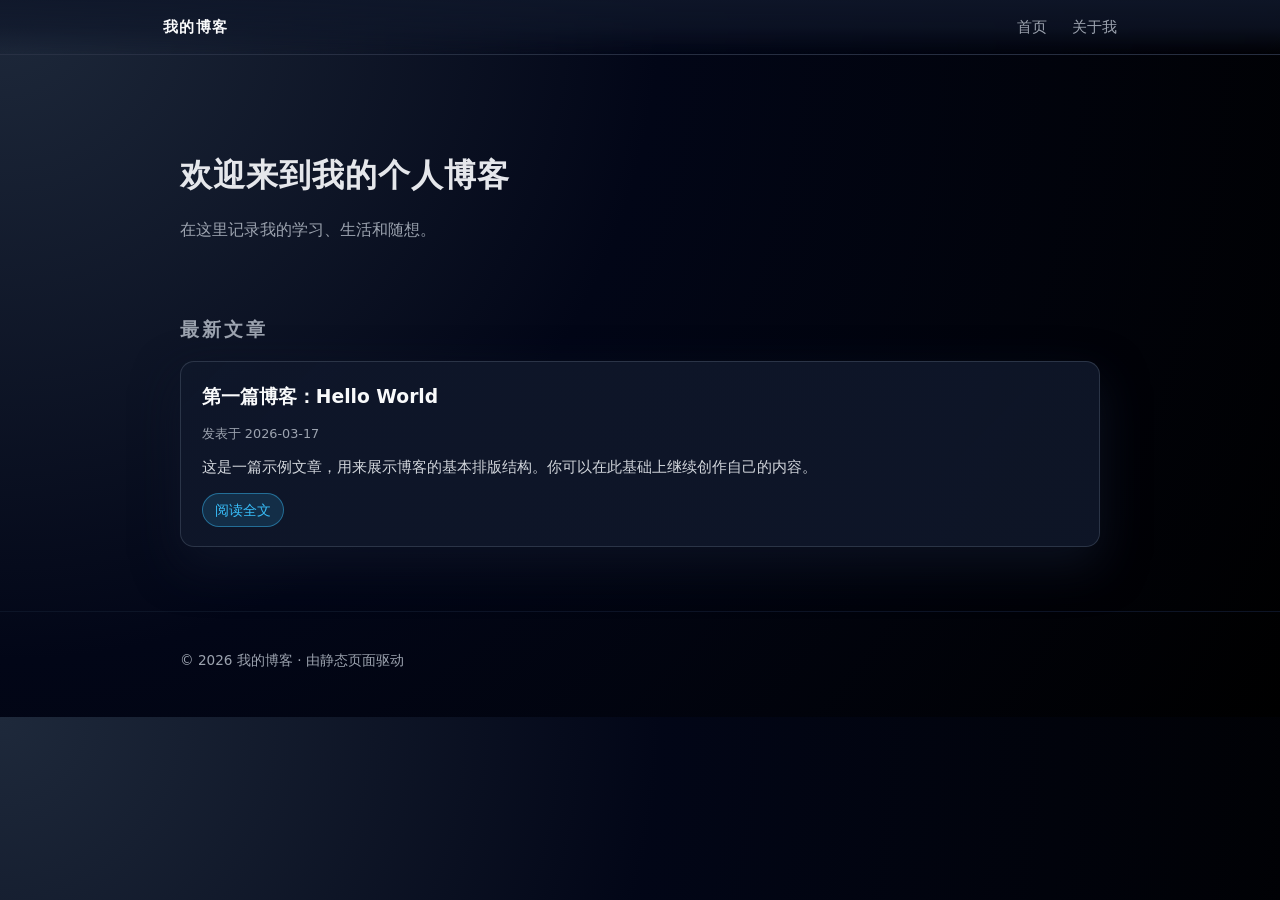
==== index.html @ caa6a8b9 "init personal blog" ====
<!DOCTYPE html>
<html lang="zh-CN">
<head>
  <meta charset="UTF-8" />
  <meta name="viewport" content="width=device-width, initial-scale=1.0" />
  <title>我的博客 | 首页</title>
  <link rel="stylesheet" href="assets/css/style.css" />
</head>
<body>
  <header class="site-header">
    <div class="container header-inner">
      <a class="logo" href="index.html">我的博客</a>
      <nav class="nav">
        <a href="index.html">首页</a>
        <a href="about.html">关于我</a>
      </nav>
    </div>
  </header>

  <main class="site-main">
    <section class="hero">
      <div class="container">
        <h1>欢迎来到我的个人博客</h1>
        <p>在这里记录我的学习、生活和随想。</p>
      </div>
    </section>

    <section class="post-list-section">
      <div class="container">
        <h2>最新文章</h2>
        <div class="post-list">
          <article class="post-card">
            <a href="posts/hello-world.html">
              <h3>第一篇博客：Hello World</h3>
            </a>
            <p class="post-meta">发表于 2026-03-17</p>
            <p class="post-excerpt">
              这是一篇示例文章，用来展示博客的基本排版结构。你可以在此基础上继续创作自己的内容。
            </p>
            <a class="read-more" href="posts/hello-world.html">阅读全文</a>
          </article>
        </div>
      </div>
    </section>
  </main>

  <footer class="site-footer">
    <div class="container">
      <p>© <span id="year"></span> 我的博客 · 由静态页面驱动</p>
    </div>
  </footer>

  <script>
    document.getElementById('year').textContent = new Date().getFullYear();
  </script>
</body>
</html>
---- assets/css/style.css ----
:root {
  --bg: #0f172a;
  --bg-elevated: #020617;
  --accent: #38bdf8;
  --accent-soft: rgba(56, 189, 248, 0.15);
  --text: #e5e7eb;
  --muted: #9ca3af;
  --border: #1f2937;
  --radius-lg: 14px;
  --radius-md: 10px;
  --shadow-soft: 0 18px 45px rgba(15, 23, 42, 0.7);
}

*,
*::before,
*::after {
  box-sizing: border-box;
}

body {
  margin: 0;
  font-family: system-ui, -apple-system, BlinkMacSystemFont, "SF Pro Text",
    "Segoe UI", sans-serif;
  background: radial-gradient(circle at top left, #1e293b 0, #020617 45%, #000 100%);
  color: var(--text);
  line-height: 1.6;
}

a {
  color: var(--accent);
  text-decoration: none;
}

a:hover {
  text-decoration: underline;
}

.container {
  max-width: 960px;
  margin: 0 auto;
  padding: 0 1.25rem;
}

.site-header {
  position: sticky;
  top: 0;
  z-index: 20;
  backdrop-filter: blur(18px);
  background: linear-gradient(
    to bottom,
    rgba(15, 23, 42, 0.9),
    rgba(15, 23, 42, 0.7),
    transparent
  );
  border-bottom: 1px solid rgba(148, 163, 184, 0.18);
}

.header-inner {
  display: flex;
  align-items: center;
  justify-content: space-between;
  padding: 0.9rem 0.2rem;
}

.logo {
  font-weight: 700;
  letter-spacing: 0.08em;
  font-size: 0.95rem;
  text-transform: uppercase;
  color: #f9fafb;
}

.nav a {
  margin-left: 1.25rem;
  font-size: 0.92rem;
  color: var(--muted);
  position: relative;
}

.nav a::after {
  content: "";
  position: absolute;
  left: 0;
  bottom: -0.25rem;
  width: 0;
  height: 2px;
  background: linear-gradient(to right, #38bdf8, #a855f7);
  border-radius: 999px;
  transition: width 0.18s ease-out;
}

.nav a:hover::after,
.nav a.active::after {
  width: 100%;
}

.nav a.active {
  color: #e5e7eb;
}

.site-main {
  padding: 2.5rem 0 4rem;
}

.hero {
  padding: 1.75rem 0 1.5rem;
}

.hero h1 {
  font-size: 2rem;
  margin-bottom: 0.75rem;
  letter-spacing: 0.03em;
}

.hero p {
  color: var(--muted);
  max-width: 520px;
}

.post-list-section h2 {
  font-size: 1.2rem;
  text-transform: uppercase;
  letter-spacing: 0.16em;
  color: var(--muted);
  margin: 2rem 0 1rem;
}

.post-list {
  display: grid;
  gap: 1.25rem;
}

.post-card {
  background: linear-gradient(
    135deg,
    rgba(15, 23, 42, 0.95),
    rgba(15, 23, 42, 0.9)
  );
  border-radius: var(--radius-lg);
  border: 1px solid rgba(148, 163, 184, 0.22);
  padding: 1.2rem 1.3rem;
  box-shadow: var(--shadow-soft);
  position: relative;
  overflow: hidden;
}

.post-card::before {
  content: "";
  position: absolute;
  inset: 0;
  background: radial-gradient(
    circle at top left,
    rgba(56, 189, 248, 0.18),
    transparent 55%
  );
  opacity: 0;
  transition: opacity 0.18s ease-out;
}

.post-card:hover::before {
  opacity: 1;
}

.post-card h3 {
  margin: 0 0 0.4rem;
  color: #f9fafb;
}

.post-meta {
  font-size: 0.8rem;
  color: var(--muted);
  margin-bottom: 0.65rem;
}

.post-excerpt {
  margin: 0 0 0.9rem;
  color: #d1d5db;
  font-size: 0.92rem;
}

.read-more {
  display: inline-flex;
  align-items: center;
  font-size: 0.86rem;
  padding: 0.3rem 0.75rem;
  border-radius: 999px;
  background: var(--accent-soft);
  border: 1px solid rgba(56, 189, 248, 0.45);
}

.read-more:hover {
  background: rgba(56, 189, 248, 0.25);
  text-decoration: none;
}

.page-section,
.post-detail {
  background: rgba(15, 23, 42, 0.9);
  border-radius: var(--radius-lg);
  border: 1px solid rgba(148, 163, 184, 0.22);
  padding: 1.75rem 1.6rem;
  box-shadow: var(--shadow-soft);
}

.page-section h1,
.post-detail h1 {
  margin-top: 0;
  margin-bottom: 0.75rem;
}

.page-section ul {
  padding-left: 1.2rem;
}

.back-link {
  display: inline-block;
  margin-top: 1.5rem;
  font-size: 0.9rem;
}

.site-footer {
  border-top: 1px solid rgba(15, 23, 42, 0.9);
  padding: 1.5rem 0 2rem;
  color: var(--muted);
  font-size: 0.85rem;
}

code {
  font-family: ui-monospace, SFMono-Regular, Menlo, Monaco, Consolas,
    "Liberation Mono", "Courier New", monospace;
  background: rgba(15, 23, 42, 0.9);
  padding: 0.08rem 0.35rem;
  border-radius: 6px;
  border: 1px solid rgba(148, 163, 184, 0.3);
}

@media (max-width: 640px) {
  .header-inner {
    padding-inline: 0;
  }

  .hero {
    padding-top: 1.25rem;
  }

  .page-section,
  .post-detail {
    padding: 1.3rem 1.1rem;
  }
}
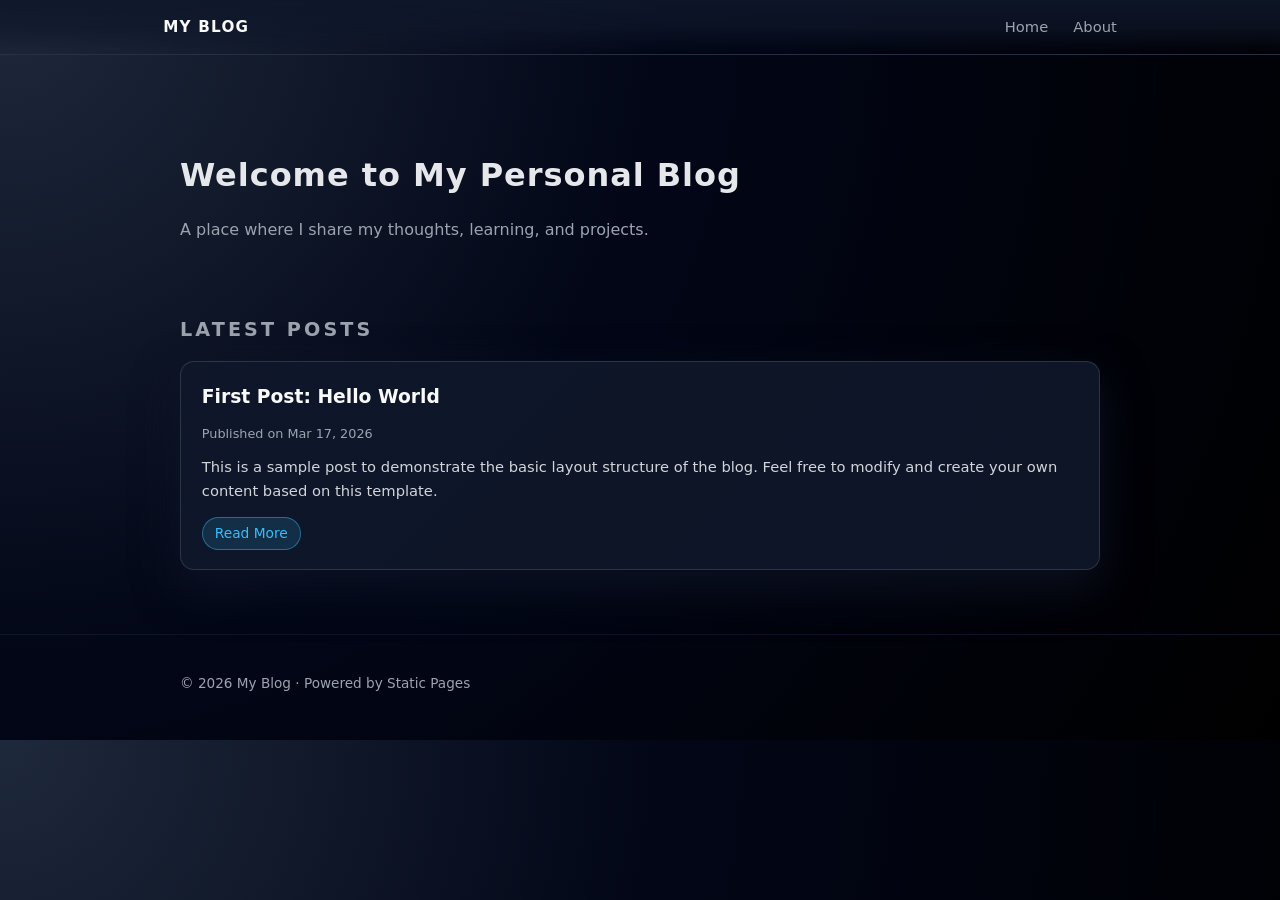
==== commit fa7c2416: "add resume sections" ====
--- a/index.html
+++ b/index.html
@@ -1,18 +1,18 @@
 <!DOCTYPE html>
-<html lang="zh-CN">
+<html lang="en">
 <head>
   <meta charset="UTF-8" />
   <meta name="viewport" content="width=device-width, initial-scale=1.0" />
-  <title>我的博客 | 首页</title>
+  <title>My Blog | Home</title>
   <link rel="stylesheet" href="assets/css/style.css" />
 </head>
 <body>
   <header class="site-header">
     <div class="container header-inner">
-      <a class="logo" href="index.html">我的博客</a>
+      <a class="logo" href="index.html">My Blog</a>
       <nav class="nav">
-        <a href="index.html">首页</a>
-        <a href="about.html">关于我</a>
+        <a href="index.html">Home</a>
+        <a href="about.html">About</a>
       </nav>
     </div>
   </header>
@@ -20,24 +20,25 @@
   <main class="site-main">
     <section class="hero">
       <div class="container">
-        <h1>欢迎来到我的个人博客</h1>
-        <p>在这里记录我的学习、生活和随想。</p>
+        <h1>Welcome to My Personal Blog</h1>
+        <p>A place where I share my thoughts, learning, and projects.</p>
       </div>
     </section>
 
     <section class="post-list-section">
       <div class="container">
-        <h2>最新文章</h2>
+        <h2>Latest Posts</h2>
         <div class="post-list">
           <article class="post-card">
             <a href="posts/hello-world.html">
-              <h3>第一篇博客：Hello World</h3>
+              <h3>First Post: Hello World</h3>
             </a>
-            <p class="post-meta">发表于 2026-03-17</p>
+            <p class="post-meta">Published on Mar 17, 2026</p>
             <p class="post-excerpt">
-              这是一篇示例文章，用来展示博客的基本排版结构。你可以在此基础上继续创作自己的内容。
+              This is a sample post to demonstrate the basic layout structure of the blog. 
+              Feel free to modify and create your own content based on this template.
             </p>
-            <a class="read-more" href="posts/hello-world.html">阅读全文</a>
+            <a class="read-more" href="posts/hello-world.html">Read More</a>
           </article>
         </div>
       </div>
@@ -46,7 +47,7 @@
 
   <footer class="site-footer">
     <div class="container">
-      <p>© <span id="year"></span> 我的博客 · 由静态页面驱动</p>
+      <p>© <span id="year"></span> My Blog · Powered by Static Pages</p>
     </div>
   </footer>
 
@@ -55,4 +56,3 @@
   </script>
 </body>
 </html>
-
--- a/assets/css/style.css
+++ b/assets/css/style.css
@@ -249,3 +249,288 @@
   }
 }
 
+/* ========== Profile Section ========== */
+.profile-section {
+  margin-bottom: 2rem;
+}
+
+.profile-card {
+  display: flex;
+  gap: 2rem;
+  background: linear-gradient(135deg, rgba(15, 23, 42, 0.95), rgba(15, 23, 42, 0.85));
+  border-radius: var(--radius-lg);
+  border: 1px solid rgba(148, 163, 184, 0.22);
+  padding: 2rem;
+  box-shadow: var(--shadow-soft);
+}
+
+.profile-avatar {
+  flex-shrink: 0;
+}
+
+.profile-avatar img {
+  width: 160px;
+  height: 160px;
+  border-radius: 50%;
+  object-fit: cover;
+  border: 3px solid var(--accent);
+  box-shadow: 0 0 30px rgba(56, 189, 248, 0.3);
+}
+
+.profile-info h1 {
+  margin: 0 0 0.25rem;
+  font-size: 1.75rem;
+  color: #f9fafb;
+}
+
+.profile-title {
+  color: var(--accent);
+  font-size: 1rem;
+  margin: 0 0 1rem;
+  font-weight: 500;
+}
+
+.profile-bio {
+  color: var(--text);
+  margin: 0 0 1.25rem;
+  max-width: 480px;
+  line-height: 1.7;
+}
+
+.profile-contact {
+  display: flex;
+  flex-wrap: wrap;
+  gap: 1rem;
+}
+
+.contact-item {
+  display: inline-flex;
+  align-items: center;
+  gap: 0.5rem;
+  padding: 0.4rem 0.9rem;
+  background: var(--accent-soft);
+  border: 1px solid rgba(56, 189, 248, 0.35);
+  border-radius: 999px;
+  font-size: 0.88rem;
+  transition: background 0.15s ease;
+}
+
+.contact-item:hover {
+  background: rgba(56, 189, 248, 0.25);
+  text-decoration: none;
+}
+
+.contact-item .icon {
+  font-size: 1rem;
+}
+
+/* ========== Resume Sections ========== */
+.resume-section {
+  margin-bottom: 2rem;
+}
+
+.section-title {
+  font-size: 1.1rem;
+  text-transform: uppercase;
+  letter-spacing: 0.14em;
+  color: var(--accent);
+  margin: 0 0 1.25rem;
+  padding-bottom: 0.5rem;
+  border-bottom: 1px solid rgba(56, 189, 248, 0.3);
+}
+
+/* ========== Timeline (Education & Experience) ========== */
+.timeline {
+  position: relative;
+  padding-left: 1.5rem;
+}
+
+.timeline::before {
+  content: "";
+  position: absolute;
+  left: 0;
+  top: 0.5rem;
+  bottom: 0.5rem;
+  width: 2px;
+  background: linear-gradient(to bottom, var(--accent), #a855f7);
+  border-radius: 999px;
+}
+
+.timeline-item {
+  position: relative;
+  margin-bottom: 1.75rem;
+  padding-left: 1rem;
+}
+
+.timeline-item::before {
+  content: "";
+  position: absolute;
+  left: -1.5rem;
+  top: 0.45rem;
+  width: 10px;
+  height: 10px;
+  background: var(--accent);
+  border-radius: 50%;
+  box-shadow: 0 0 10px rgba(56, 189, 248, 0.5);
+}
+
+.timeline-date {
+  font-size: 0.82rem;
+  color: var(--muted);
+  margin-bottom: 0.3rem;
+  font-weight: 500;
+}
+
+.timeline-content h3 {
+  margin: 0 0 0.25rem;
+  font-size: 1.05rem;
+  color: #f9fafb;
+}
+
+.timeline-content .institution {
+  color: var(--accent);
+  font-size: 0.9rem;
+  margin: 0 0 0.5rem;
+}
+
+.timeline-content p {
+  margin: 0;
+  color: var(--text);
+  font-size: 0.92rem;
+}
+
+.timeline-content ul {
+  margin: 0.5rem 0 0;
+  padding-left: 1.2rem;
+  color: var(--text);
+  font-size: 0.92rem;
+}
+
+.timeline-content li {
+  margin-bottom: 0.3rem;
+}
+
+/* ========== Publications ========== */
+.publication-list {
+  display: flex;
+  flex-direction: column;
+  gap: 1.25rem;
+}
+
+.publication-item {
+  background: linear-gradient(135deg, rgba(15, 23, 42, 0.9), rgba(15, 23, 42, 0.8));
+  border-radius: var(--radius-md);
+  border: 1px solid rgba(148, 163, 184, 0.2);
+  padding: 1.25rem 1.4rem;
+  transition: border-color 0.15s ease;
+}
+
+.publication-item:hover {
+  border-color: rgba(56, 189, 248, 0.4);
+}
+
+.publication-item h3 {
+  margin: 0 0 0.5rem;
+  font-size: 1rem;
+  color: #f9fafb;
+  line-height: 1.5;
+}
+
+.pub-authors {
+  margin: 0 0 0.25rem;
+  font-size: 0.88rem;
+  color: var(--text);
+}
+
+.pub-venue {
+  margin: 0 0 0.75rem;
+  font-size: 0.85rem;
+  color: var(--muted);
+  font-style: italic;
+}
+
+.pub-links {
+  display: flex;
+  gap: 0.6rem;
+}
+
+.pub-link {
+  display: inline-block;
+  padding: 0.25rem 0.65rem;
+  background: rgba(168, 85, 247, 0.15);
+  border: 1px solid rgba(168, 85, 247, 0.35);
+  border-radius: 6px;
+  font-size: 0.8rem;
+  color: #c084fc;
+  transition: background 0.15s ease;
+}
+
+.pub-link:hover {
+  background: rgba(168, 85, 247, 0.25);
+  text-decoration: none;
+}
+
+/* ========== Skills ========== */
+.skills-grid {
+  display: grid;
+  grid-template-columns: repeat(auto-fit, minmax(220px, 1fr));
+  gap: 1.5rem;
+}
+
+.skill-category h3 {
+  margin: 0 0 0.75rem;
+  font-size: 0.95rem;
+  color: #f9fafb;
+  font-weight: 600;
+}
+
+.skill-tags {
+  display: flex;
+  flex-wrap: wrap;
+  gap: 0.5rem;
+}
+
+.skill-tag {
+  display: inline-block;
+  padding: 0.3rem 0.7rem;
+  background: linear-gradient(135deg, rgba(56, 189, 248, 0.12), rgba(168, 85, 247, 0.12));
+  border: 1px solid rgba(148, 163, 184, 0.25);
+  border-radius: 6px;
+  font-size: 0.82rem;
+  color: var(--text);
+  transition: all 0.15s ease;
+}
+
+.skill-tag:hover {
+  background: linear-gradient(135deg, rgba(56, 189, 248, 0.22), rgba(168, 85, 247, 0.22));
+  border-color: rgba(56, 189, 248, 0.4);
+  transform: translateY(-1px);
+}
+
+/* ========== Responsive for About Page ========== */
+@media (max-width: 700px) {
+  .profile-card {
+    flex-direction: column;
+    align-items: center;
+    text-align: center;
+    padding: 1.5rem;
+  }
+
+  .profile-avatar img {
+    width: 120px;
+    height: 120px;
+  }
+
+  .profile-bio {
+    max-width: 100%;
+  }
+
+  .profile-contact {
+    justify-content: center;
+  }
+
+  .skills-grid {
+    grid-template-columns: 1fr;
+  }
+}
+
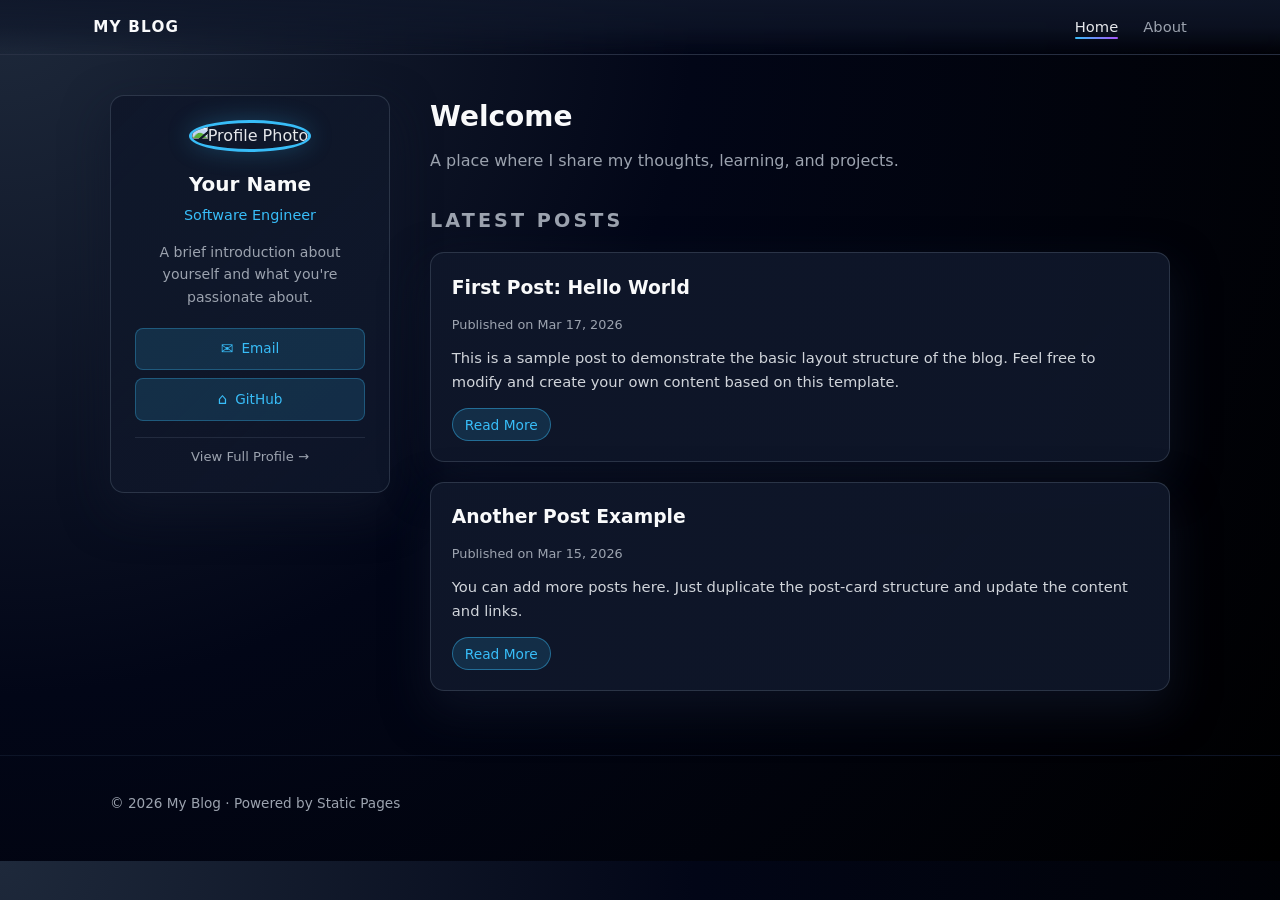
==== commit 54d11443: "add sidebar profile layout" ====
--- a/index.html
+++ b/index.html
@@ -11,38 +11,76 @@
     <div class="container header-inner">
       <a class="logo" href="index.html">My Blog</a>
       <nav class="nav">
-        <a href="index.html">Home</a>
+        <a href="index.html" class="active">Home</a>
         <a href="about.html">About</a>
       </nav>
     </div>
   </header>
 
   <main class="site-main">
-    <section class="hero">
-      <div class="container">
-        <h1>Welcome to My Personal Blog</h1>
-        <p>A place where I share my thoughts, learning, and projects.</p>
-      </div>
-    </section>
+    <div class="container">
+      <div class="layout-sidebar">
+        <!-- Sidebar: Profile -->
+        <aside class="sidebar">
+          <div class="sidebar-profile">
+            <div class="sidebar-avatar">
+              <img src="assets/images/avatar.jpg" alt="Profile Photo" />
+            </div>
+            <h2 class="sidebar-name">Your Name</h2>
+            <p class="sidebar-title">Software Engineer</p>
+            <p class="sidebar-bio">
+              A brief introduction about yourself and what you're passionate about.
+            </p>
+            <div class="sidebar-links">
+              <a href="mailto:your.email@example.com" class="sidebar-link">
+                <span class="icon">✉</span> Email
+              </a>
+              <a href="https://github.com/Liuyunbin-mh" target="_blank" class="sidebar-link">
+                <span class="icon">⌂</span> GitHub
+              </a>
+            </div>
+            <a href="about.html" class="sidebar-more">View Full Profile →</a>
+          </div>
+        </aside>
 
-    <section class="post-list-section">
-      <div class="container">
-        <h2>Latest Posts</h2>
-        <div class="post-list">
-          <article class="post-card">
-            <a href="posts/hello-world.html">
-              <h3>First Post: Hello World</h3>
-            </a>
-            <p class="post-meta">Published on Mar 17, 2026</p>
-            <p class="post-excerpt">
-              This is a sample post to demonstrate the basic layout structure of the blog. 
-              Feel free to modify and create your own content based on this template.
-            </p>
-            <a class="read-more" href="posts/hello-world.html">Read More</a>
-          </article>
+        <!-- Main Content: Posts -->
+        <div class="main-content">
+          <section class="hero-inline">
+            <h1>Welcome</h1>
+            <p>A place where I share my thoughts, learning, and projects.</p>
+          </section>
+
+          <section class="post-list-section">
+            <h2>Latest Posts</h2>
+            <div class="post-list">
+              <article class="post-card">
+                <a href="posts/hello-world.html">
+                  <h3>First Post: Hello World</h3>
+                </a>
+                <p class="post-meta">Published on Mar 17, 2026</p>
+                <p class="post-excerpt">
+                  This is a sample post to demonstrate the basic layout structure of the blog. 
+                  Feel free to modify and create your own content based on this template.
+                </p>
+                <a class="read-more" href="posts/hello-world.html">Read More</a>
+              </article>
+
+              <article class="post-card">
+                <a href="#">
+                  <h3>Another Post Example</h3>
+                </a>
+                <p class="post-meta">Published on Mar 15, 2026</p>
+                <p class="post-excerpt">
+                  You can add more posts here. Just duplicate the post-card structure 
+                  and update the content and links.
+                </p>
+                <a class="read-more" href="#">Read More</a>
+              </article>
+            </div>
+          </section>
         </div>
       </div>
-    </section>
+    </div>
   </main>
 
   <footer class="site-footer">
--- a/assets/css/style.css
+++ b/assets/css/style.css
@@ -36,7 +36,7 @@
 }
 
 .container {
-  max-width: 960px;
+  max-width: 1100px;
   margin: 0 auto;
   padding: 0 1.25rem;
 }
@@ -534,3 +534,192 @@
   }
 }
 
+/* ========== Sidebar Layout (Home Page) ========== */
+.layout-sidebar {
+  display: grid;
+  grid-template-columns: 280px 1fr;
+  gap: 2.5rem;
+  align-items: start;
+}
+
+.sidebar {
+  position: sticky;
+  top: 5rem;
+}
+
+.sidebar-profile {
+  background: linear-gradient(135deg, rgba(15, 23, 42, 0.95), rgba(15, 23, 42, 0.85));
+  border-radius: var(--radius-lg);
+  border: 1px solid rgba(148, 163, 184, 0.22);
+  padding: 1.5rem;
+  box-shadow: var(--shadow-soft);
+  text-align: center;
+}
+
+.sidebar-avatar {
+  margin-bottom: 1rem;
+}
+
+.sidebar-avatar img {
+  width: 120px;
+  height: 120px;
+  border-radius: 50%;
+  object-fit: cover;
+  border: 3px solid var(--accent);
+  box-shadow: 0 0 25px rgba(56, 189, 248, 0.25);
+}
+
+.sidebar-name {
+  margin: 0 0 0.25rem;
+  font-size: 1.25rem;
+  color: #f9fafb;
+}
+
+.sidebar-title {
+  color: var(--accent);
+  font-size: 0.9rem;
+  margin: 0 0 0.85rem;
+  font-weight: 500;
+}
+
+.sidebar-bio {
+  color: var(--muted);
+  font-size: 0.88rem;
+  margin: 0 0 1.25rem;
+  line-height: 1.6;
+}
+
+.sidebar-links {
+  display: flex;
+  flex-direction: column;
+  gap: 0.5rem;
+  margin-bottom: 1rem;
+}
+
+.sidebar-link {
+  display: flex;
+  align-items: center;
+  justify-content: center;
+  gap: 0.5rem;
+  padding: 0.5rem 0.75rem;
+  background: var(--accent-soft);
+  border: 1px solid rgba(56, 189, 248, 0.3);
+  border-radius: 8px;
+  font-size: 0.85rem;
+  transition: all 0.15s ease;
+}
+
+.sidebar-link:hover {
+  background: rgba(56, 189, 248, 0.22);
+  text-decoration: none;
+  border-color: rgba(56, 189, 248, 0.5);
+}
+
+.sidebar-link .icon {
+  font-size: 0.95rem;
+}
+
+.sidebar-more {
+  display: inline-block;
+  font-size: 0.82rem;
+  color: var(--muted);
+  padding-top: 0.5rem;
+  border-top: 1px solid rgba(148, 163, 184, 0.15);
+  width: 100%;
+  transition: color 0.15s ease;
+}
+
+.sidebar-more:hover {
+  color: var(--accent);
+  text-decoration: none;
+}
+
+.main-content {
+  min-width: 0;
+}
+
+.hero-inline {
+  margin-bottom: 1rem;
+}
+
+.hero-inline h1 {
+  font-size: 1.75rem;
+  margin: 0 0 0.5rem;
+  color: #f9fafb;
+}
+
+.hero-inline p {
+  color: var(--muted);
+  margin: 0;
+}
+
+/* ========== Responsive for Sidebar Layout ========== */
+@media (max-width: 800px) {
+  .layout-sidebar {
+    grid-template-columns: 1fr;
+    gap: 1.5rem;
+  }
+
+  .sidebar {
+    position: static;
+  }
+
+  .sidebar-profile {
+    display: flex;
+    flex-direction: row;
+    align-items: center;
+    gap: 1.25rem;
+    text-align: left;
+    padding: 1.25rem;
+  }
+
+  .sidebar-avatar {
+    margin-bottom: 0;
+    flex-shrink: 0;
+  }
+
+  .sidebar-avatar img {
+    width: 80px;
+    height: 80px;
+  }
+
+  .sidebar-info {
+    flex: 1;
+  }
+
+  .sidebar-links {
+    flex-direction: row;
+    flex-wrap: wrap;
+    justify-content: flex-start;
+  }
+
+  .sidebar-link {
+    flex: 0 0 auto;
+  }
+
+  .sidebar-more {
+    border-top: none;
+    padding-top: 0;
+    width: auto;
+    text-align: left;
+  }
+}
+
+@media (max-width: 500px) {
+  .sidebar-profile {
+    flex-direction: column;
+    text-align: center;
+  }
+
+  .sidebar-links {
+    justify-content: center;
+  }
+
+  .sidebar-more {
+    text-align: center;
+    width: 100%;
+    border-top: 1px solid rgba(148, 163, 184, 0.15);
+    padding-top: 0.75rem;
+    margin-top: 0.5rem;
+  }
+}
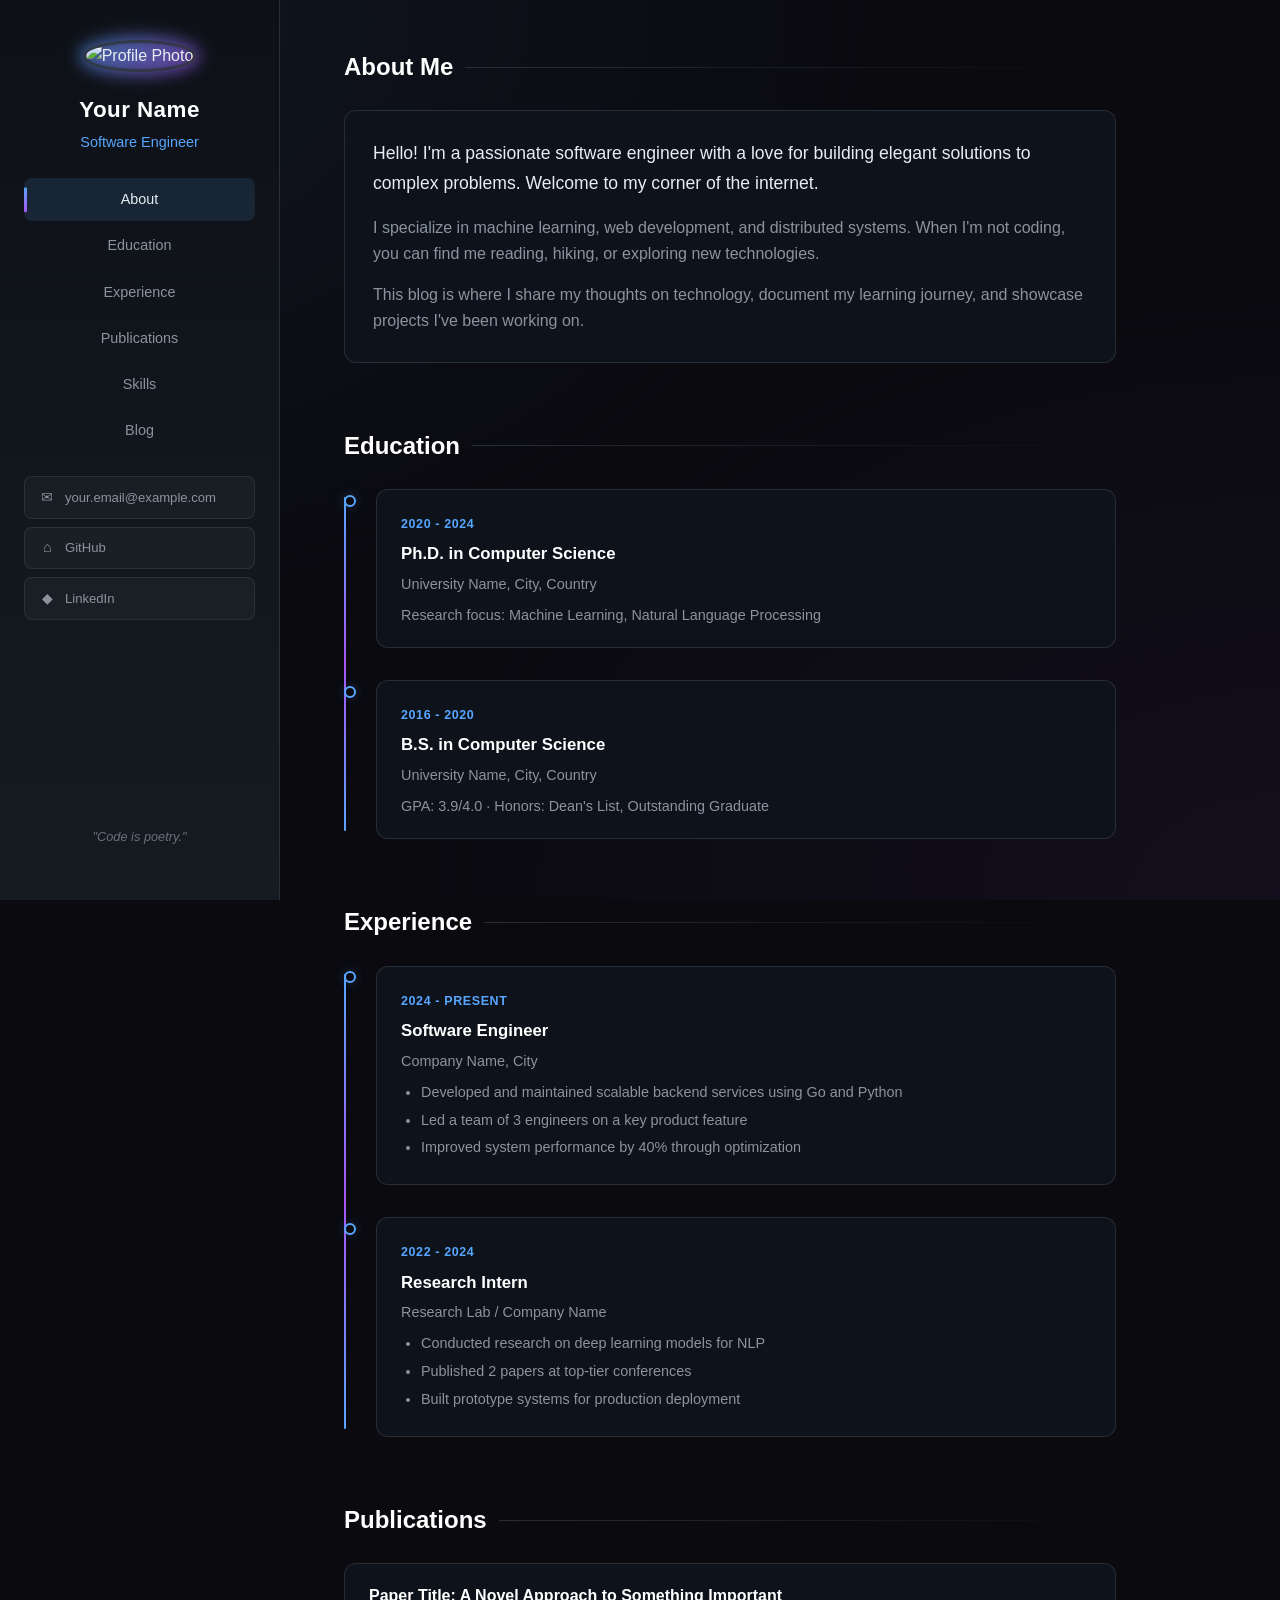
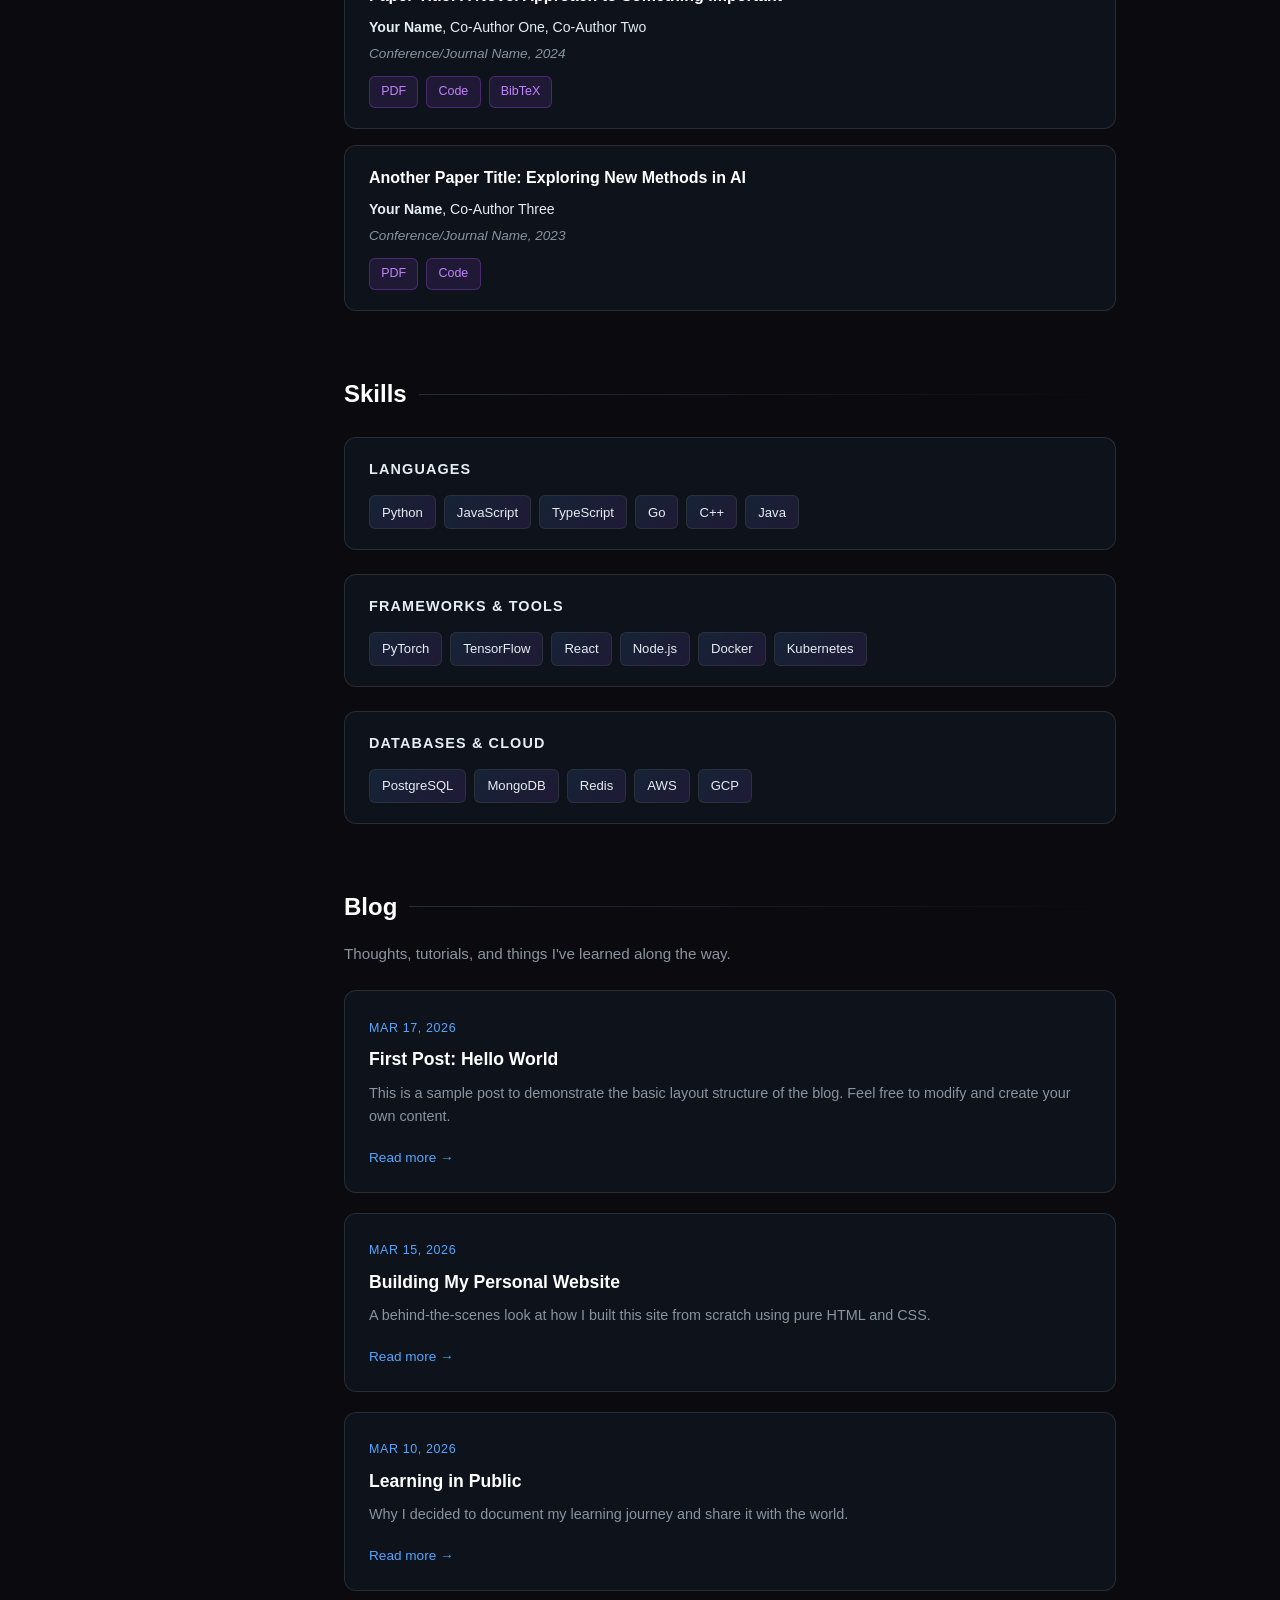
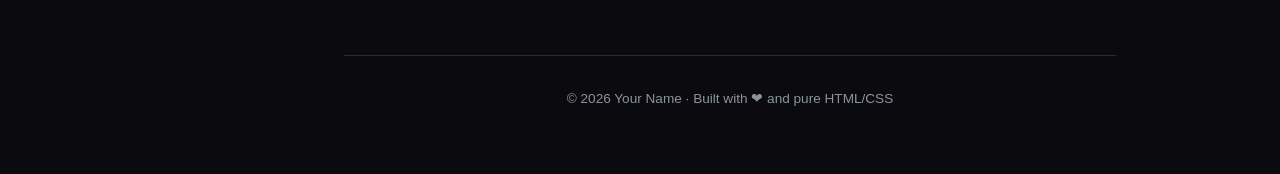
==== commit 55b3c97a: "single page resume blog" ====
--- a/index.html
+++ b/index.html
@@ -3,94 +3,259 @@
 <head>
   <meta charset="UTF-8" />
   <meta name="viewport" content="width=device-width, initial-scale=1.0" />
-  <title>My Blog | Home</title>
+  <title>Your Name | Personal Blog & Portfolio</title>
   <link rel="stylesheet" href="assets/css/style.css" />
 </head>
 <body>
-  <header class="site-header">
-    <div class="container header-inner">
-      <a class="logo" href="index.html">My Blog</a>
-      <nav class="nav">
-        <a href="index.html" class="active">Home</a>
-        <a href="about.html">About</a>
-      </nav>
-    </div>
-  </header>
-
-  <main class="site-main">
-    <div class="container">
-      <div class="layout-sidebar">
-        <!-- Sidebar: Profile -->
-        <aside class="sidebar">
-          <div class="sidebar-profile">
-            <div class="sidebar-avatar">
-              <img src="assets/images/avatar.jpg" alt="Profile Photo" />
-            </div>
-            <h2 class="sidebar-name">Your Name</h2>
-            <p class="sidebar-title">Software Engineer</p>
-            <p class="sidebar-bio">
-              A brief introduction about yourself and what you're passionate about.
-            </p>
-            <div class="sidebar-links">
-              <a href="mailto:your.email@example.com" class="sidebar-link">
-                <span class="icon">✉</span> Email
-              </a>
-              <a href="https://github.com/Liuyunbin-mh" target="_blank" class="sidebar-link">
-                <span class="icon">⌂</span> GitHub
-              </a>
-            </div>
-            <a href="about.html" class="sidebar-more">View Full Profile →</a>
-          </div>
-        </aside>
-
-        <!-- Main Content: Posts -->
-        <div class="main-content">
-          <section class="hero-inline">
-            <h1>Welcome</h1>
-            <p>A place where I share my thoughts, learning, and projects.</p>
-          </section>
-
-          <section class="post-list-section">
-            <h2>Latest Posts</h2>
-            <div class="post-list">
-              <article class="post-card">
-                <a href="posts/hello-world.html">
-                  <h3>First Post: Hello World</h3>
-                </a>
-                <p class="post-meta">Published on Mar 17, 2026</p>
-                <p class="post-excerpt">
-                  This is a sample post to demonstrate the basic layout structure of the blog. 
-                  Feel free to modify and create your own content based on this template.
-                </p>
-                <a class="read-more" href="posts/hello-world.html">Read More</a>
-              </article>
-
-              <article class="post-card">
-                <a href="#">
-                  <h3>Another Post Example</h3>
-                </a>
-                <p class="post-meta">Published on Mar 15, 2026</p>
-                <p class="post-excerpt">
-                  You can add more posts here. Just duplicate the post-card structure 
-                  and update the content and links.
-                </p>
-                <a class="read-more" href="#">Read More</a>
-              </article>
-            </div>
-          </section>
-        </div>
+  <div class="page-wrapper">
+    <!-- Fixed Sidebar -->
+    <aside class="sidebar-fixed">
+      <div class="sidebar-inner">
+        <div class="sidebar-avatar">
+          <img src="assets/images/avatar.jpg" alt="Profile Photo" />
+        </div>
+        <h1 class="sidebar-name">Your Name</h1>
+        <p class="sidebar-title">Software Engineer</p>
+        
+        <nav class="sidebar-nav">
+          <a href="#about">About</a>
+          <a href="#education">Education</a>
+          <a href="#experience">Experience</a>
+          <a href="#publications">Publications</a>
+          <a href="#skills">Skills</a>
+          <a href="#blog">Blog</a>
+        </nav>
+
+        <div class="sidebar-contact">
+          <a href="mailto:your.email@example.com" class="contact-link">
+            <span class="icon">✉</span> your.email@example.com
+          </a>
+          <a href="https://github.com/Liuyunbin-mh" target="_blank" class="contact-link">
+            <span class="icon">⌂</span> GitHub
+          </a>
+          <a href="https://linkedin.com/in/yourname" target="_blank" class="contact-link">
+            <span class="icon">◆</span> LinkedIn
+          </a>
+        </div>
+
+        <p class="sidebar-quote">"Code is poetry."</p>
       </div>
-    </div>
-  </main>
-
-  <footer class="site-footer">
-    <div class="container">
-      <p>© <span id="year"></span> My Blog · Powered by Static Pages</p>
-    </div>
-  </footer>
+    </aside>
+
+    <!-- Main Content -->
+    <main class="main-scroll">
+      <!-- About Section -->
+      <section id="about" class="content-section">
+        <h2 class="section-heading">About Me</h2>
+        <div class="about-content">
+          <p class="lead">
+            Hello! I'm a passionate software engineer with a love for building elegant solutions 
+            to complex problems. Welcome to my corner of the internet.
+          </p>
+          <p>
+            I specialize in machine learning, web development, and distributed systems. 
+            When I'm not coding, you can find me reading, hiking, or exploring new technologies.
+          </p>
+          <p>
+            This blog is where I share my thoughts on technology, document my learning journey, 
+            and showcase projects I've been working on.
+          </p>
+        </div>
+      </section>
+
+      <!-- Education Section -->
+      <section id="education" class="content-section">
+        <h2 class="section-heading">Education</h2>
+        <div class="timeline">
+          <div class="timeline-item">
+            <div class="timeline-marker"></div>
+            <div class="timeline-content">
+              <span class="timeline-date">2020 - 2024</span>
+              <h3>Ph.D. in Computer Science</h3>
+              <p class="institution">University Name, City, Country</p>
+              <p>Research focus: Machine Learning, Natural Language Processing</p>
+            </div>
+          </div>
+          <div class="timeline-item">
+            <div class="timeline-marker"></div>
+            <div class="timeline-content">
+              <span class="timeline-date">2016 - 2020</span>
+              <h3>B.S. in Computer Science</h3>
+              <p class="institution">University Name, City, Country</p>
+              <p>GPA: 3.9/4.0 · Honors: Dean's List, Outstanding Graduate</p>
+            </div>
+          </div>
+        </div>
+      </section>
+
+      <!-- Experience Section -->
+      <section id="experience" class="content-section">
+        <h2 class="section-heading">Experience</h2>
+        <div class="timeline">
+          <div class="timeline-item">
+            <div class="timeline-marker"></div>
+            <div class="timeline-content">
+              <span class="timeline-date">2024 - Present</span>
+              <h3>Software Engineer</h3>
+              <p class="institution">Company Name, City</p>
+              <ul>
+                <li>Developed and maintained scalable backend services using Go and Python</li>
+                <li>Led a team of 3 engineers on a key product feature</li>
+                <li>Improved system performance by 40% through optimization</li>
+              </ul>
+            </div>
+          </div>
+          <div class="timeline-item">
+            <div class="timeline-marker"></div>
+            <div class="timeline-content">
+              <span class="timeline-date">2022 - 2024</span>
+              <h3>Research Intern</h3>
+              <p class="institution">Research Lab / Company Name</p>
+              <ul>
+                <li>Conducted research on deep learning models for NLP</li>
+                <li>Published 2 papers at top-tier conferences</li>
+                <li>Built prototype systems for production deployment</li>
+              </ul>
+            </div>
+          </div>
+        </div>
+      </section>
+
+      <!-- Publications Section -->
+      <section id="publications" class="content-section">
+        <h2 class="section-heading">Publications</h2>
+        <div class="pub-list">
+          <article class="pub-item">
+            <h3>Paper Title: A Novel Approach to Something Important</h3>
+            <p class="pub-authors"><strong>Your Name</strong>, Co-Author One, Co-Author Two</p>
+            <p class="pub-venue">Conference/Journal Name, 2024</p>
+            <div class="pub-links">
+              <a href="#" class="pub-link">PDF</a>
+              <a href="#" class="pub-link">Code</a>
+              <a href="#" class="pub-link">BibTeX</a>
+            </div>
+          </article>
+          <article class="pub-item">
+            <h3>Another Paper Title: Exploring New Methods in AI</h3>
+            <p class="pub-authors"><strong>Your Name</strong>, Co-Author Three</p>
+            <p class="pub-venue">Conference/Journal Name, 2023</p>
+            <div class="pub-links">
+              <a href="#" class="pub-link">PDF</a>
+              <a href="#" class="pub-link">Code</a>
+            </div>
+          </article>
+        </div>
+      </section>
+
+      <!-- Skills Section -->
+      <section id="skills" class="content-section">
+        <h2 class="section-heading">Skills</h2>
+        <div class="skills-container">
+          <div class="skill-group">
+            <h3>Languages</h3>
+            <div class="skill-tags">
+              <span class="tag">Python</span>
+              <span class="tag">JavaScript</span>
+              <span class="tag">TypeScript</span>
+              <span class="tag">Go</span>
+              <span class="tag">C++</span>
+              <span class="tag">Java</span>
+            </div>
+          </div>
+          <div class="skill-group">
+            <h3>Frameworks & Tools</h3>
+            <div class="skill-tags">
+              <span class="tag">PyTorch</span>
+              <span class="tag">TensorFlow</span>
+              <span class="tag">React</span>
+              <span class="tag">Node.js</span>
+              <span class="tag">Docker</span>
+              <span class="tag">Kubernetes</span>
+            </div>
+          </div>
+          <div class="skill-group">
+            <h3>Databases & Cloud</h3>
+            <div class="skill-tags">
+              <span class="tag">PostgreSQL</span>
+              <span class="tag">MongoDB</span>
+              <span class="tag">Redis</span>
+              <span class="tag">AWS</span>
+              <span class="tag">GCP</span>
+            </div>
+          </div>
+        </div>
+      </section>
+
+      <!-- Blog Section -->
+      <section id="blog" class="content-section">
+        <h2 class="section-heading">Blog</h2>
+        <p class="section-intro">Thoughts, tutorials, and things I've learned along the way.</p>
+        <div class="blog-grid">
+          <article class="blog-card">
+            <div class="blog-card-inner">
+              <span class="blog-date">Mar 17, 2026</span>
+              <h3><a href="posts/hello-world.html">First Post: Hello World</a></h3>
+              <p>This is a sample post to demonstrate the basic layout structure of the blog. Feel free to modify and create your own content.</p>
+              <a href="posts/hello-world.html" class="blog-read">Read more →</a>
+            </div>
+          </article>
+          <article class="blog-card">
+            <div class="blog-card-inner">
+              <span class="blog-date">Mar 15, 2026</span>
+              <h3><a href="#">Building My Personal Website</a></h3>
+              <p>A behind-the-scenes look at how I built this site from scratch using pure HTML and CSS.</p>
+              <a href="#" class="blog-read">Read more →</a>
+            </div>
+          </article>
+          <article class="blog-card">
+            <div class="blog-card-inner">
+              <span class="blog-date">Mar 10, 2026</span>
+              <h3><a href="#">Learning in Public</a></h3>
+              <p>Why I decided to document my learning journey and share it with the world.</p>
+              <a href="#" class="blog-read">Read more →</a>
+            </div>
+          </article>
+        </div>
+      </section>
+
+      <!-- Footer -->
+      <footer class="main-footer">
+        <p>© <span id="year"></span> Your Name · Built with ❤ and pure HTML/CSS</p>
+      </footer>
+    </main>
+  </div>
 
   <script>
     document.getElementById('year').textContent = new Date().getFullYear();
+    
+    // Smooth scroll for navigation
+    document.querySelectorAll('.sidebar-nav a').forEach(link => {
+      link.addEventListener('click', function(e) {
+        e.preventDefault();
+        const target = document.querySelector(this.getAttribute('href'));
+        target.scrollIntoView({ behavior: 'smooth' });
+      });
+    });
+
+    // Highlight active section in navigation
+    const sections = document.querySelectorAll('.content-section');
+    const navLinks = document.querySelectorAll('.sidebar-nav a');
+    
+    window.addEventListener('scroll', () => {
+      let current = '';
+      sections.forEach(section => {
+        const sectionTop = section.offsetTop;
+        if (window.scrollY >= sectionTop - 200) {
+          current = section.getAttribute('id');
+        }
+      });
+      navLinks.forEach(link => {
+        link.classList.remove('active');
+        if (link.getAttribute('href') === '#' + current) {
+          link.classList.add('active');
+        }
+      });
+    });
   </script>
 </body>
 </html>
--- a/assets/css/style.css
+++ b/assets/css/style.css
@@ -1,348 +1,267 @@
 :root {
-  --bg: #0f172a;
-  --bg-elevated: #020617;
-  --accent: #38bdf8;
-  --accent-soft: rgba(56, 189, 248, 0.15);
-  --text: #e5e7eb;
-  --muted: #9ca3af;
-  --border: #1f2937;
-  --radius-lg: 14px;
-  --radius-md: 10px;
-  --shadow-soft: 0 18px 45px rgba(15, 23, 42, 0.7);
-}
-
-*,
-*::before,
-*::after {
+  --bg-dark: #0a0a0f;
+  --bg-card: rgba(15, 20, 30, 0.85);
+  --bg-sidebar: linear-gradient(180deg, #0d1117 0%, #161b22 100%);
+  --accent: #58a6ff;
+  --accent-soft: rgba(88, 166, 255, 0.12);
+  --accent-glow: rgba(88, 166, 255, 0.25);
+  --purple: #a855f7;
+  --purple-soft: rgba(168, 85, 247, 0.12);
+  --text: #e6edf3;
+  --text-muted: #8b949e;
+  --border: rgba(48, 54, 61, 0.8);
+  --radius: 12px;
+  --shadow: 0 16px 48px rgba(0, 0, 0, 0.4);
+}
+
+*, *::before, *::after {
   box-sizing: border-box;
+}
+
+html {
+  scroll-behavior: smooth;
 }
 
 body {
   margin: 0;
-  font-family: system-ui, -apple-system, BlinkMacSystemFont, "SF Pro Text",
-    "Segoe UI", sans-serif;
-  background: radial-gradient(circle at top left, #1e293b 0, #020617 45%, #000 100%);
+  font-family: -apple-system, BlinkMacSystemFont, "Segoe UI", Helvetica, Arial, sans-serif;
+  background: var(--bg-dark);
+  background-image: 
+    radial-gradient(ellipse at top left, rgba(88, 166, 255, 0.08) 0%, transparent 50%),
+    radial-gradient(ellipse at bottom right, rgba(168, 85, 247, 0.06) 0%, transparent 50%);
+  background-attachment: fixed;
   color: var(--text);
   line-height: 1.6;
+  min-height: 100vh;
 }
 
 a {
   color: var(--accent);
   text-decoration: none;
+  transition: color 0.2s ease;
 }
 
 a:hover {
-  text-decoration: underline;
-}
-
-.container {
-  max-width: 1100px;
-  margin: 0 auto;
-  padding: 0 1.25rem;
-}
-
-.site-header {
-  position: sticky;
+  color: #79c0ff;
+}
+
+/* ========== Page Layout ========== */
+.page-wrapper {
+  display: flex;
+  min-height: 100vh;
+}
+
+/* ========== Fixed Sidebar ========== */
+.sidebar-fixed {
+  position: fixed;
+  left: 0;
   top: 0;
-  z-index: 20;
-  backdrop-filter: blur(18px);
-  background: linear-gradient(
-    to bottom,
-    rgba(15, 23, 42, 0.9),
-    rgba(15, 23, 42, 0.7),
-    transparent
-  );
-  border-bottom: 1px solid rgba(148, 163, 184, 0.18);
-}
-
-.header-inner {
-  display: flex;
+  width: 280px;
+  height: 100vh;
+  background: var(--bg-sidebar);
+  border-right: 1px solid var(--border);
+  z-index: 100;
+  overflow-y: auto;
+}
+
+.sidebar-inner {
+  padding: 2.5rem 1.5rem;
+  display: flex;
+  flex-direction: column;
   align-items: center;
-  justify-content: space-between;
-  padding: 0.9rem 0.2rem;
-}
-
-.logo {
+  text-align: center;
+  min-height: 100%;
+}
+
+.sidebar-avatar {
+  margin-bottom: 1.25rem;
+  position: relative;
+}
+
+.sidebar-avatar::before {
+  content: "";
+  position: absolute;
+  inset: -4px;
+  border-radius: 50%;
+  background: linear-gradient(135deg, var(--accent), var(--purple));
+  z-index: -1;
+  opacity: 0.6;
+  filter: blur(8px);
+}
+
+.sidebar-avatar img {
+  width: 130px;
+  height: 130px;
+  border-radius: 50%;
+  object-fit: cover;
+  border: 3px solid var(--border);
+  position: relative;
+}
+
+.sidebar-name {
+  margin: 0 0 0.25rem;
+  font-size: 1.4rem;
   font-weight: 700;
-  letter-spacing: 0.08em;
-  font-size: 0.95rem;
-  text-transform: uppercase;
-  color: #f9fafb;
-}
-
-.nav a {
-  margin-left: 1.25rem;
-  font-size: 0.92rem;
-  color: var(--muted);
+  color: #fff;
+  letter-spacing: 0.02em;
+}
+
+.sidebar-title {
+  margin: 0 0 1.5rem;
+  font-size: 0.9rem;
+  color: var(--accent);
+  font-weight: 500;
+}
+
+/* Sidebar Navigation */
+.sidebar-nav {
+  display: flex;
+  flex-direction: column;
+  gap: 0.25rem;
+  width: 100%;
+  margin-bottom: 1.5rem;
+}
+
+.sidebar-nav a {
+  padding: 0.6rem 1rem;
+  border-radius: 8px;
+  font-size: 0.9rem;
+  color: var(--text-muted);
+  transition: all 0.2s ease;
   position: relative;
 }
 
-.nav a::after {
+.sidebar-nav a::before {
   content: "";
   position: absolute;
   left: 0;
-  bottom: -0.25rem;
-  width: 0;
-  height: 2px;
-  background: linear-gradient(to right, #38bdf8, #a855f7);
-  border-radius: 999px;
-  transition: width 0.18s ease-out;
-}
-
-.nav a:hover::after,
-.nav a.active::after {
+  top: 50%;
+  transform: translateY(-50%);
+  width: 3px;
+  height: 0;
+  background: linear-gradient(to bottom, var(--accent), var(--purple));
+  border-radius: 2px;
+  transition: height 0.2s ease;
+}
+
+.sidebar-nav a:hover,
+.sidebar-nav a.active {
+  color: var(--text);
+  background: var(--accent-soft);
+}
+
+.sidebar-nav a.active::before {
+  height: 60%;
+}
+
+/* Sidebar Contact */
+.sidebar-contact {
+  display: flex;
+  flex-direction: column;
+  gap: 0.5rem;
   width: 100%;
-}
-
-.nav a.active {
-  color: #e5e7eb;
-}
-
-.site-main {
-  padding: 2.5rem 0 4rem;
-}
-
-.hero {
-  padding: 1.75rem 0 1.5rem;
-}
-
-.hero h1 {
-  font-size: 2rem;
-  margin-bottom: 0.75rem;
-  letter-spacing: 0.03em;
-}
-
-.hero p {
-  color: var(--muted);
-  max-width: 520px;
-}
-
-.post-list-section h2 {
-  font-size: 1.2rem;
-  text-transform: uppercase;
-  letter-spacing: 0.16em;
-  color: var(--muted);
-  margin: 2rem 0 1rem;
-}
-
-.post-list {
-  display: grid;
-  gap: 1.25rem;
-}
-
-.post-card {
-  background: linear-gradient(
-    135deg,
-    rgba(15, 23, 42, 0.95),
-    rgba(15, 23, 42, 0.9)
-  );
-  border-radius: var(--radius-lg);
-  border: 1px solid rgba(148, 163, 184, 0.22);
-  padding: 1.2rem 1.3rem;
-  box-shadow: var(--shadow-soft);
-  position: relative;
-  overflow: hidden;
-}
-
-.post-card::before {
+  margin-bottom: 1.5rem;
+}
+
+.contact-link {
+  display: flex;
+  align-items: center;
+  gap: 0.6rem;
+  padding: 0.55rem 0.9rem;
+  background: rgba(255, 255, 255, 0.03);
+  border: 1px solid var(--border);
+  border-radius: 8px;
+  font-size: 0.82rem;
+  color: var(--text-muted);
+  transition: all 0.2s ease;
+}
+
+.contact-link:hover {
+  background: var(--accent-soft);
+  border-color: rgba(88, 166, 255, 0.3);
+  color: var(--text);
+}
+
+.contact-link .icon {
+  font-size: 0.9rem;
+  width: 1rem;
+  text-align: center;
+}
+
+.sidebar-quote {
+  margin-top: auto;
+  padding-top: 1.5rem;
+  font-size: 0.8rem;
+  color: var(--text-muted);
+  font-style: italic;
+  opacity: 0.7;
+}
+
+/* ========== Main Content Area ========== */
+.main-scroll {
+  margin-left: 280px;
+  flex: 1;
+  padding: 3rem 4rem 2rem;
+  max-width: 900px;
+}
+
+.content-section {
+  margin-bottom: 4rem;
+  scroll-margin-top: 2rem;
+}
+
+.section-heading {
+  font-size: 1.5rem;
+  font-weight: 700;
+  margin: 0 0 1.5rem;
+  color: #fff;
+  display: flex;
+  align-items: center;
+  gap: 0.75rem;
+}
+
+.section-heading::after {
   content: "";
-  position: absolute;
-  inset: 0;
-  background: radial-gradient(
-    circle at top left,
-    rgba(56, 189, 248, 0.18),
-    transparent 55%
-  );
-  opacity: 0;
-  transition: opacity 0.18s ease-out;
-}
-
-.post-card:hover::before {
-  opacity: 1;
-}
-
-.post-card h3 {
-  margin: 0 0 0.4rem;
-  color: #f9fafb;
-}
-
-.post-meta {
-  font-size: 0.8rem;
-  color: var(--muted);
-  margin-bottom: 0.65rem;
-}
-
-.post-excerpt {
-  margin: 0 0 0.9rem;
-  color: #d1d5db;
-  font-size: 0.92rem;
-}
-
-.read-more {
-  display: inline-flex;
-  align-items: center;
-  font-size: 0.86rem;
-  padding: 0.3rem 0.75rem;
-  border-radius: 999px;
-  background: var(--accent-soft);
-  border: 1px solid rgba(56, 189, 248, 0.45);
-}
-
-.read-more:hover {
-  background: rgba(56, 189, 248, 0.25);
-  text-decoration: none;
-}
-
-.page-section,
-.post-detail {
-  background: rgba(15, 23, 42, 0.9);
-  border-radius: var(--radius-lg);
-  border: 1px solid rgba(148, 163, 184, 0.22);
-  padding: 1.75rem 1.6rem;
-  box-shadow: var(--shadow-soft);
-}
-
-.page-section h1,
-.post-detail h1 {
+  flex: 1;
+  height: 1px;
+  background: linear-gradient(to right, var(--border), transparent);
+}
+
+.section-intro {
+  color: var(--text-muted);
+  margin: -0.5rem 0 1.5rem;
+  font-size: 0.95rem;
+}
+
+/* ========== About Section ========== */
+.about-content {
+  background: var(--bg-card);
+  border: 1px solid var(--border);
+  border-radius: var(--radius);
+  padding: 1.75rem;
+  backdrop-filter: blur(10px);
+}
+
+.about-content .lead {
+  font-size: 1.1rem;
+  color: var(--text);
   margin-top: 0;
-  margin-bottom: 0.75rem;
-}
-
-.page-section ul {
-  padding-left: 1.2rem;
-}
-
-.back-link {
-  display: inline-block;
-  margin-top: 1.5rem;
-  font-size: 0.9rem;
-}
-
-.site-footer {
-  border-top: 1px solid rgba(15, 23, 42, 0.9);
-  padding: 1.5rem 0 2rem;
-  color: var(--muted);
-  font-size: 0.85rem;
-}
-
-code {
-  font-family: ui-monospace, SFMono-Regular, Menlo, Monaco, Consolas,
-    "Liberation Mono", "Courier New", monospace;
-  background: rgba(15, 23, 42, 0.9);
-  padding: 0.08rem 0.35rem;
-  border-radius: 6px;
-  border: 1px solid rgba(148, 163, 184, 0.3);
-}
-
-@media (max-width: 640px) {
-  .header-inner {
-    padding-inline: 0;
-  }
-
-  .hero {
-    padding-top: 1.25rem;
-  }
-
-  .page-section,
-  .post-detail {
-    padding: 1.3rem 1.1rem;
-  }
-}
-
-/* ========== Profile Section ========== */
-.profile-section {
-  margin-bottom: 2rem;
-}
-
-.profile-card {
-  display: flex;
-  gap: 2rem;
-  background: linear-gradient(135deg, rgba(15, 23, 42, 0.95), rgba(15, 23, 42, 0.85));
-  border-radius: var(--radius-lg);
-  border: 1px solid rgba(148, 163, 184, 0.22);
-  padding: 2rem;
-  box-shadow: var(--shadow-soft);
-}
-
-.profile-avatar {
-  flex-shrink: 0;
-}
-
-.profile-avatar img {
-  width: 160px;
-  height: 160px;
-  border-radius: 50%;
-  object-fit: cover;
-  border: 3px solid var(--accent);
-  box-shadow: 0 0 30px rgba(56, 189, 248, 0.3);
-}
-
-.profile-info h1 {
-  margin: 0 0 0.25rem;
-  font-size: 1.75rem;
-  color: #f9fafb;
-}
-
-.profile-title {
-  color: var(--accent);
-  font-size: 1rem;
-  margin: 0 0 1rem;
-  font-weight: 500;
-}
-
-.profile-bio {
-  color: var(--text);
-  margin: 0 0 1.25rem;
-  max-width: 480px;
   line-height: 1.7;
 }
 
-.profile-contact {
-  display: flex;
-  flex-wrap: wrap;
-  gap: 1rem;
-}
-
-.contact-item {
-  display: inline-flex;
-  align-items: center;
-  gap: 0.5rem;
-  padding: 0.4rem 0.9rem;
-  background: var(--accent-soft);
-  border: 1px solid rgba(56, 189, 248, 0.35);
-  border-radius: 999px;
-  font-size: 0.88rem;
-  transition: background 0.15s ease;
-}
-
-.contact-item:hover {
-  background: rgba(56, 189, 248, 0.25);
-  text-decoration: none;
-}
-
-.contact-item .icon {
-  font-size: 1rem;
-}
-
-/* ========== Resume Sections ========== */
-.resume-section {
-  margin-bottom: 2rem;
-}
-
-.section-title {
-  font-size: 1.1rem;
-  text-transform: uppercase;
-  letter-spacing: 0.14em;
-  color: var(--accent);
-  margin: 0 0 1.25rem;
-  padding-bottom: 0.5rem;
-  border-bottom: 1px solid rgba(56, 189, 248, 0.3);
+.about-content p {
+  color: var(--text-muted);
+  margin-bottom: 1rem;
+}
+
+.about-content p:last-child {
+  margin-bottom: 0;
 }
 
 /* ========== Timeline (Education & Experience) ========== */
 .timeline {
   position: relative;
-  padding-left: 1.5rem;
+  padding-left: 2rem;
 }
 
 .timeline::before {
@@ -352,58 +271,78 @@
   top: 0.5rem;
   bottom: 0.5rem;
   width: 2px;
-  background: linear-gradient(to bottom, var(--accent), #a855f7);
-  border-radius: 999px;
+  background: linear-gradient(to bottom, var(--accent), var(--purple), var(--accent));
+  border-radius: 2px;
 }
 
 .timeline-item {
   position: relative;
-  margin-bottom: 1.75rem;
-  padding-left: 1rem;
-}
-
-.timeline-item::before {
-  content: "";
+  margin-bottom: 2rem;
+}
+
+.timeline-item:last-child {
+  margin-bottom: 0;
+}
+
+.timeline-marker {
   position: absolute;
-  left: -1.5rem;
-  top: 0.45rem;
-  width: 10px;
-  height: 10px;
-  background: var(--accent);
+  left: -2rem;
+  top: 0.35rem;
+  width: 12px;
+  height: 12px;
+  background: var(--bg-dark);
+  border: 2px solid var(--accent);
   border-radius: 50%;
-  box-shadow: 0 0 10px rgba(56, 189, 248, 0.5);
+  box-shadow: 0 0 12px var(--accent-glow);
+}
+
+.timeline-content {
+  background: var(--bg-card);
+  border: 1px solid var(--border);
+  border-radius: var(--radius);
+  padding: 1.25rem 1.5rem;
+  backdrop-filter: blur(10px);
+  transition: border-color 0.2s ease;
+}
+
+.timeline-content:hover {
+  border-color: rgba(88, 166, 255, 0.3);
 }
 
 .timeline-date {
-  font-size: 0.82rem;
-  color: var(--muted);
-  margin-bottom: 0.3rem;
-  font-weight: 500;
+  display: inline-block;
+  font-size: 0.78rem;
+  color: var(--accent);
+  font-weight: 600;
+  margin-bottom: 0.4rem;
+  text-transform: uppercase;
+  letter-spacing: 0.05em;
 }
 
 .timeline-content h3 {
-  margin: 0 0 0.25rem;
+  margin: 0 0 0.3rem;
   font-size: 1.05rem;
-  color: #f9fafb;
+  color: #fff;
+  font-weight: 600;
 }
 
 .timeline-content .institution {
-  color: var(--accent);
+  color: var(--text-muted);
   font-size: 0.9rem;
   margin: 0 0 0.5rem;
 }
 
 .timeline-content p {
   margin: 0;
-  color: var(--text);
-  font-size: 0.92rem;
+  color: var(--text-muted);
+  font-size: 0.9rem;
 }
 
 .timeline-content ul {
   margin: 0.5rem 0 0;
-  padding-left: 1.2rem;
-  color: var(--text);
-  font-size: 0.92rem;
+  padding-left: 1.25rem;
+  color: var(--text-muted);
+  font-size: 0.9rem;
 }
 
 .timeline-content li {
@@ -411,28 +350,31 @@
 }
 
 /* ========== Publications ========== */
-.publication-list {
+.pub-list {
   display: flex;
   flex-direction: column;
-  gap: 1.25rem;
-}
-
-.publication-item {
-  background: linear-gradient(135deg, rgba(15, 23, 42, 0.9), rgba(15, 23, 42, 0.8));
-  border-radius: var(--radius-md);
-  border: 1px solid rgba(148, 163, 184, 0.2);
-  padding: 1.25rem 1.4rem;
-  transition: border-color 0.15s ease;
-}
-
-.publication-item:hover {
-  border-color: rgba(56, 189, 248, 0.4);
-}
-
-.publication-item h3 {
+  gap: 1rem;
+}
+
+.pub-item {
+  background: var(--bg-card);
+  border: 1px solid var(--border);
+  border-radius: var(--radius);
+  padding: 1.25rem 1.5rem;
+  backdrop-filter: blur(10px);
+  transition: all 0.2s ease;
+}
+
+.pub-item:hover {
+  border-color: rgba(168, 85, 247, 0.4);
+  transform: translateX(4px);
+}
+
+.pub-item h3 {
   margin: 0 0 0.5rem;
   font-size: 1rem;
-  color: #f9fafb;
+  color: #fff;
+  font-weight: 600;
   line-height: 1.5;
 }
 
@@ -445,43 +387,52 @@
 .pub-venue {
   margin: 0 0 0.75rem;
   font-size: 0.85rem;
-  color: var(--muted);
+  color: var(--text-muted);
   font-style: italic;
 }
 
 .pub-links {
   display: flex;
-  gap: 0.6rem;
+  gap: 0.5rem;
 }
 
 .pub-link {
-  display: inline-block;
-  padding: 0.25rem 0.65rem;
-  background: rgba(168, 85, 247, 0.15);
-  border: 1px solid rgba(168, 85, 247, 0.35);
+  padding: 0.3rem 0.7rem;
+  background: var(--purple-soft);
+  border: 1px solid rgba(168, 85, 247, 0.3);
   border-radius: 6px;
-  font-size: 0.8rem;
+  font-size: 0.78rem;
   color: #c084fc;
-  transition: background 0.15s ease;
+  font-weight: 500;
+  transition: all 0.2s ease;
 }
 
 .pub-link:hover {
   background: rgba(168, 85, 247, 0.25);
-  text-decoration: none;
+  color: #d8b4fe;
 }
 
 /* ========== Skills ========== */
-.skills-grid {
+.skills-container {
   display: grid;
-  grid-template-columns: repeat(auto-fit, minmax(220px, 1fr));
   gap: 1.5rem;
 }
 
-.skill-category h3 {
-  margin: 0 0 0.75rem;
-  font-size: 0.95rem;
-  color: #f9fafb;
+.skill-group {
+  background: var(--bg-card);
+  border: 1px solid var(--border);
+  border-radius: var(--radius);
+  padding: 1.25rem 1.5rem;
+  backdrop-filter: blur(10px);
+}
+
+.skill-group h3 {
+  margin: 0 0 0.85rem;
+  font-size: 0.9rem;
+  color: var(--text);
   font-weight: 600;
+  text-transform: uppercase;
+  letter-spacing: 0.08em;
 }
 
 .skill-tags {
@@ -490,236 +441,263 @@
   gap: 0.5rem;
 }
 
-.skill-tag {
-  display: inline-block;
-  padding: 0.3rem 0.7rem;
-  background: linear-gradient(135deg, rgba(56, 189, 248, 0.12), rgba(168, 85, 247, 0.12));
-  border: 1px solid rgba(148, 163, 184, 0.25);
+.tag {
+  padding: 0.35rem 0.75rem;
+  background: linear-gradient(135deg, var(--accent-soft), var(--purple-soft));
+  border: 1px solid var(--border);
   border-radius: 6px;
   font-size: 0.82rem;
   color: var(--text);
-  transition: all 0.15s ease;
-}
-
-.skill-tag:hover {
-  background: linear-gradient(135deg, rgba(56, 189, 248, 0.22), rgba(168, 85, 247, 0.22));
-  border-color: rgba(56, 189, 248, 0.4);
-  transform: translateY(-1px);
-}
-
-/* ========== Responsive for About Page ========== */
-@media (max-width: 700px) {
-  .profile-card {
-    flex-direction: column;
-    align-items: center;
-    text-align: center;
-    padding: 1.5rem;
-  }
-
-  .profile-avatar img {
-    width: 120px;
-    height: 120px;
-  }
-
-  .profile-bio {
-    max-width: 100%;
-  }
-
-  .profile-contact {
-    justify-content: center;
-  }
-
-  .skills-grid {
-    grid-template-columns: 1fr;
-  }
-}
-
-/* ========== Sidebar Layout (Home Page) ========== */
-.layout-sidebar {
+  transition: all 0.2s ease;
+}
+
+.tag:hover {
+  border-color: var(--accent);
+  transform: translateY(-2px);
+  box-shadow: 0 4px 12px rgba(88, 166, 255, 0.15);
+}
+
+/* ========== Blog Section ========== */
+.blog-grid {
   display: grid;
-  grid-template-columns: 280px 1fr;
-  gap: 2.5rem;
-  align-items: start;
-}
-
-.sidebar {
-  position: sticky;
-  top: 5rem;
-}
-
-.sidebar-profile {
-  background: linear-gradient(135deg, rgba(15, 23, 42, 0.95), rgba(15, 23, 42, 0.85));
-  border-radius: var(--radius-lg);
-  border: 1px solid rgba(148, 163, 184, 0.22);
-  padding: 1.5rem;
-  box-shadow: var(--shadow-soft);
+  gap: 1.25rem;
+}
+
+.blog-card {
+  background: var(--bg-card);
+  border: 1px solid var(--border);
+  border-radius: var(--radius);
+  overflow: hidden;
+  backdrop-filter: blur(10px);
+  transition: all 0.25s ease;
+  position: relative;
+}
+
+.blog-card::before {
+  content: "";
+  position: absolute;
+  top: 0;
+  left: 0;
+  right: 0;
+  height: 3px;
+  background: linear-gradient(to right, var(--accent), var(--purple));
+  opacity: 0;
+  transition: opacity 0.25s ease;
+}
+
+.blog-card:hover {
+  border-color: rgba(88, 166, 255, 0.3);
+  transform: translateY(-3px);
+  box-shadow: var(--shadow);
+}
+
+.blog-card:hover::before {
+  opacity: 1;
+}
+
+.blog-card-inner {
+  padding: 1.4rem 1.5rem;
+}
+
+.blog-date {
+  font-size: 0.78rem;
+  color: var(--accent);
+  font-weight: 500;
+  text-transform: uppercase;
+  letter-spacing: 0.05em;
+}
+
+.blog-card h3 {
+  margin: 0.5rem 0 0.6rem;
+  font-size: 1.1rem;
+  line-height: 1.4;
+}
+
+.blog-card h3 a {
+  color: #fff;
+}
+
+.blog-card h3 a:hover {
+  color: var(--accent);
+}
+
+.blog-card p {
+  margin: 0 0 1rem;
+  color: var(--text-muted);
+  font-size: 0.9rem;
+  line-height: 1.6;
+}
+
+.blog-read {
+  font-size: 0.85rem;
+  font-weight: 500;
+}
+
+/* ========== Footer ========== */
+.main-footer {
+  margin-top: 3rem;
+  padding: 2rem 0;
+  border-top: 1px solid var(--border);
   text-align: center;
 }
 
-.sidebar-avatar {
-  margin-bottom: 1rem;
-}
-
-.sidebar-avatar img {
-  width: 120px;
-  height: 120px;
-  border-radius: 50%;
-  object-fit: cover;
-  border: 3px solid var(--accent);
-  box-shadow: 0 0 25px rgba(56, 189, 248, 0.25);
-}
-
-.sidebar-name {
-  margin: 0 0 0.25rem;
-  font-size: 1.25rem;
-  color: #f9fafb;
-}
-
-.sidebar-title {
+.main-footer p {
+  margin: 0;
+  font-size: 0.85rem;
+  color: var(--text-muted);
+}
+
+/* ========== Post Detail Page ========== */
+.post-page {
+  max-width: 750px;
+  margin: 0 auto;
+  padding: 3rem 2rem;
+}
+
+.post-header {
+  margin-bottom: 2rem;
+}
+
+.post-back {
+  display: inline-flex;
+  align-items: center;
+  gap: 0.5rem;
+  margin-bottom: 1.5rem;
+  font-size: 0.9rem;
+  color: var(--text-muted);
+}
+
+.post-back:hover {
   color: var(--accent);
-  font-size: 0.9rem;
-  margin: 0 0 0.85rem;
-  font-weight: 500;
-}
-
-.sidebar-bio {
-  color: var(--muted);
-  font-size: 0.88rem;
-  margin: 0 0 1.25rem;
-  line-height: 1.6;
-}
-
-.sidebar-links {
-  display: flex;
-  flex-direction: column;
-  gap: 0.5rem;
-  margin-bottom: 1rem;
-}
-
-.sidebar-link {
-  display: flex;
-  align-items: center;
-  justify-content: center;
-  gap: 0.5rem;
-  padding: 0.5rem 0.75rem;
-  background: var(--accent-soft);
-  border: 1px solid rgba(56, 189, 248, 0.3);
-  border-radius: 8px;
-  font-size: 0.85rem;
-  transition: all 0.15s ease;
-}
-
-.sidebar-link:hover {
-  background: rgba(56, 189, 248, 0.22);
-  text-decoration: none;
-  border-color: rgba(56, 189, 248, 0.5);
-}
-
-.sidebar-link .icon {
-  font-size: 0.95rem;
-}
-
-.sidebar-more {
-  display: inline-block;
-  font-size: 0.82rem;
-  color: var(--muted);
-  padding-top: 0.5rem;
-  border-top: 1px solid rgba(148, 163, 184, 0.15);
-  width: 100%;
-  transition: color 0.15s ease;
-}
-
-.sidebar-more:hover {
-  color: var(--accent);
-  text-decoration: none;
-}
-
-.main-content {
-  min-width: 0;
-}
-
-.hero-inline {
-  margin-bottom: 1rem;
-}
-
-.hero-inline h1 {
-  font-size: 1.75rem;
+}
+
+.post-header h1 {
   margin: 0 0 0.5rem;
-  color: #f9fafb;
-}
-
-.hero-inline p {
-  color: var(--muted);
-  margin: 0;
-}
-
-/* ========== Responsive for Sidebar Layout ========== */
-@media (max-width: 800px) {
-  .layout-sidebar {
-    grid-template-columns: 1fr;
-    gap: 1.5rem;
-  }
-
-  .sidebar {
-    position: static;
-  }
-
-  .sidebar-profile {
-    display: flex;
-    flex-direction: row;
-    align-items: center;
-    gap: 1.25rem;
-    text-align: left;
-    padding: 1.25rem;
-  }
-
-  .sidebar-avatar {
-    margin-bottom: 0;
-    flex-shrink: 0;
+  font-size: 2rem;
+  color: #fff;
+}
+
+.post-meta {
+  font-size: 0.9rem;
+  color: var(--text-muted);
+}
+
+.post-content {
+  background: var(--bg-card);
+  border: 1px solid var(--border);
+  border-radius: var(--radius);
+  padding: 2rem;
+  backdrop-filter: blur(10px);
+}
+
+.post-content p {
+  margin-bottom: 1.25rem;
+  line-height: 1.8;
+}
+
+.post-content ul {
+  padding-left: 1.5rem;
+  margin-bottom: 1.25rem;
+}
+
+.post-content li {
+  margin-bottom: 0.5rem;
+}
+
+.post-content code {
+  font-family: ui-monospace, SFMono-Regular, Menlo, Monaco, Consolas, monospace;
+  background: rgba(110, 118, 129, 0.2);
+  padding: 0.15rem 0.4rem;
+  border-radius: 4px;
+  font-size: 0.88em;
+}
+
+/* ========== Responsive Design ========== */
+@media (max-width: 1024px) {
+  .main-scroll {
+    padding: 2.5rem 2.5rem 2rem;
+  }
+}
+
+@media (max-width: 900px) {
+  .sidebar-fixed {
+    position: relative;
+    width: 100%;
+    height: auto;
+    border-right: none;
+    border-bottom: 1px solid var(--border);
+  }
+
+  .sidebar-inner {
+    padding: 2rem 1.5rem;
   }
 
   .sidebar-avatar img {
-    width: 80px;
-    height: 80px;
-  }
-
-  .sidebar-info {
-    flex: 1;
-  }
-
-  .sidebar-links {
+    width: 100px;
+    height: 100px;
+  }
+
+  .sidebar-nav {
     flex-direction: row;
     flex-wrap: wrap;
-    justify-content: flex-start;
-  }
-
-  .sidebar-link {
-    flex: 0 0 auto;
-  }
-
-  .sidebar-more {
-    border-top: none;
-    padding-top: 0;
-    width: auto;
-    text-align: left;
-  }
-}
-
-@media (max-width: 500px) {
-  .sidebar-profile {
+    justify-content: center;
+    gap: 0.5rem;
+  }
+
+  .sidebar-nav a {
+    padding: 0.5rem 0.9rem;
+  }
+
+  .sidebar-nav a::before {
+    display: none;
+  }
+
+  .sidebar-quote {
+    display: none;
+  }
+
+  .page-wrapper {
     flex-direction: column;
-    text-align: center;
-  }
-
-  .sidebar-links {
+  }
+
+  .main-scroll {
+    margin-left: 0;
+    padding: 2rem 1.5rem;
+    max-width: 100%;
+  }
+}
+
+@media (max-width: 600px) {
+  .sidebar-nav {
+    gap: 0.35rem;
+  }
+
+  .sidebar-nav a {
+    font-size: 0.82rem;
+    padding: 0.45rem 0.7rem;
+  }
+
+  .sidebar-contact {
+    flex-direction: row;
+    flex-wrap: wrap;
     justify-content: center;
   }
 
-  .sidebar-more {
-    text-align: center;
-    width: 100%;
-    border-top: 1px solid rgba(148, 163, 184, 0.15);
-    padding-top: 0.75rem;
-    margin-top: 0.5rem;
-  }
-}
+  .contact-link {
+    padding: 0.45rem 0.75rem;
+  }
+
+  .section-heading {
+    font-size: 1.3rem;
+  }
+
+  .timeline {
+    padding-left: 1.5rem;
+  }
+
+  .timeline-marker {
+    left: -1.5rem;
+    width: 10px;
+    height: 10px;
+  }
+}
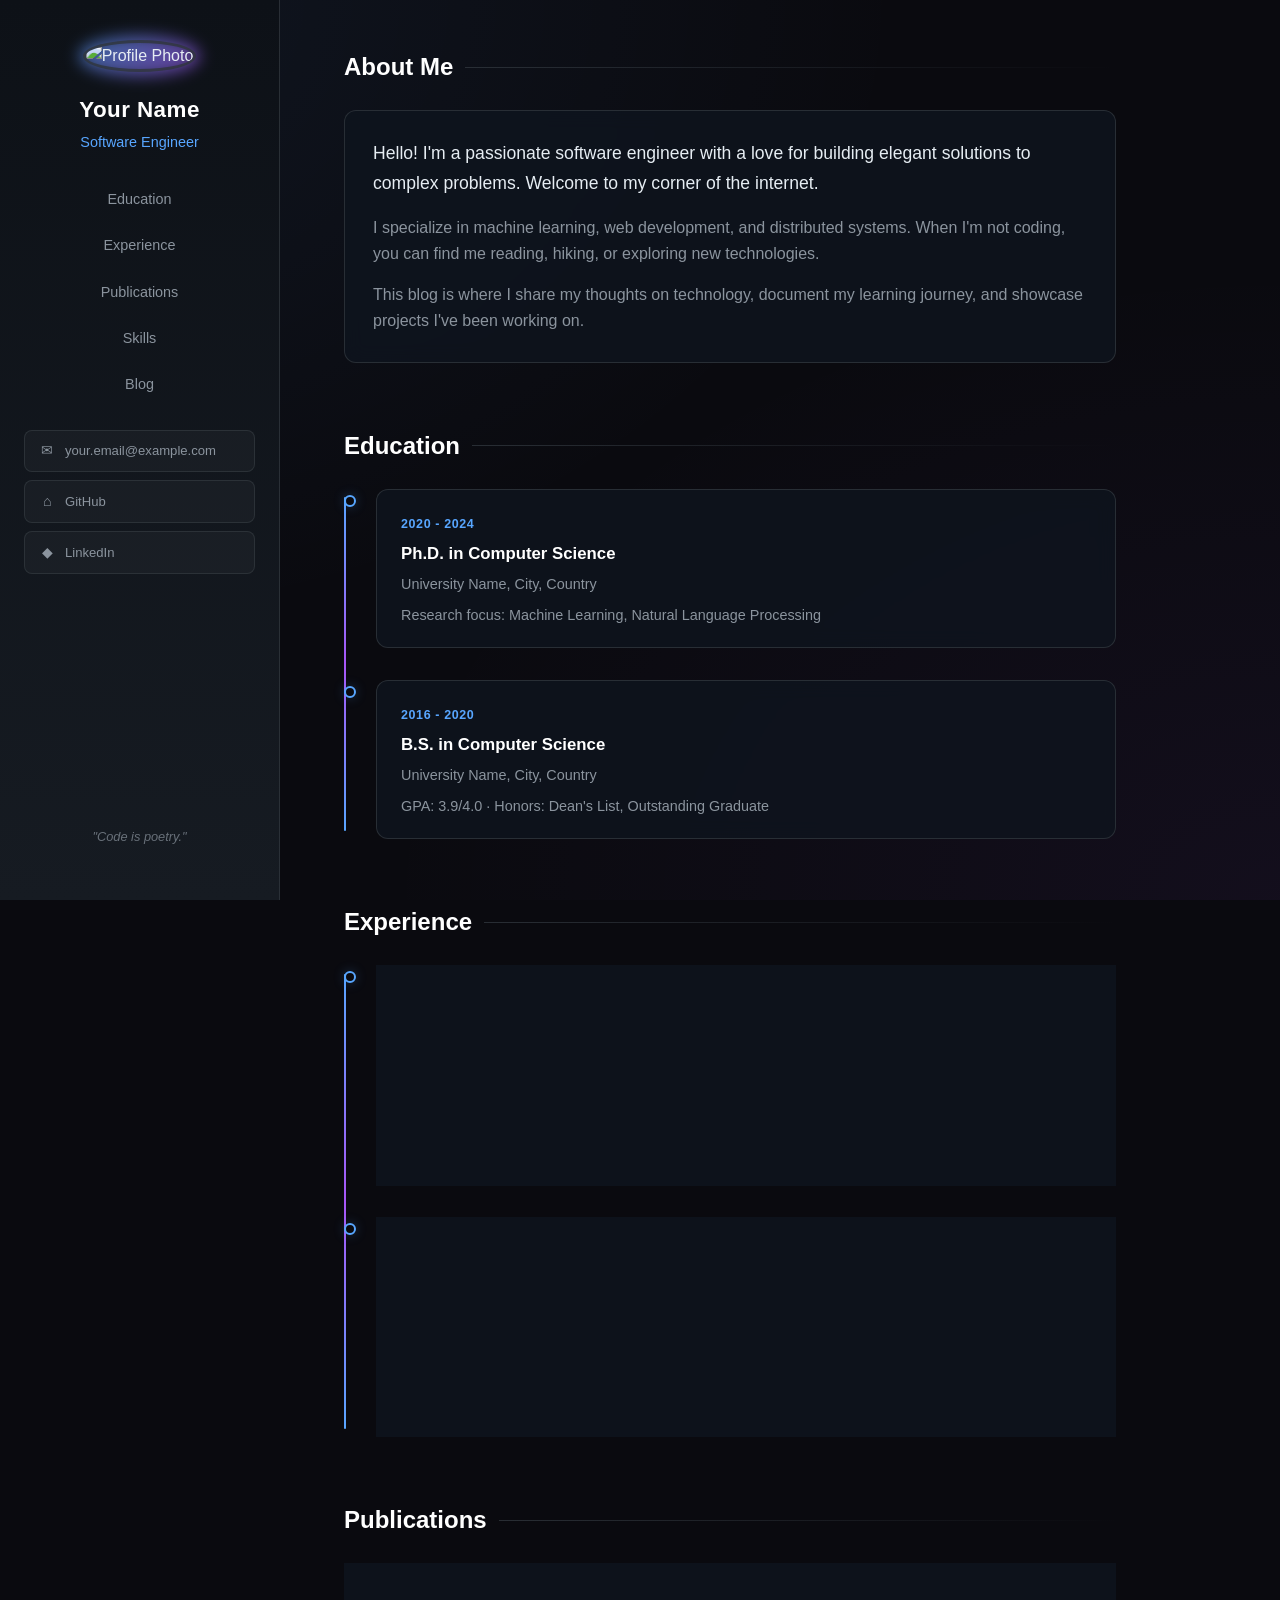
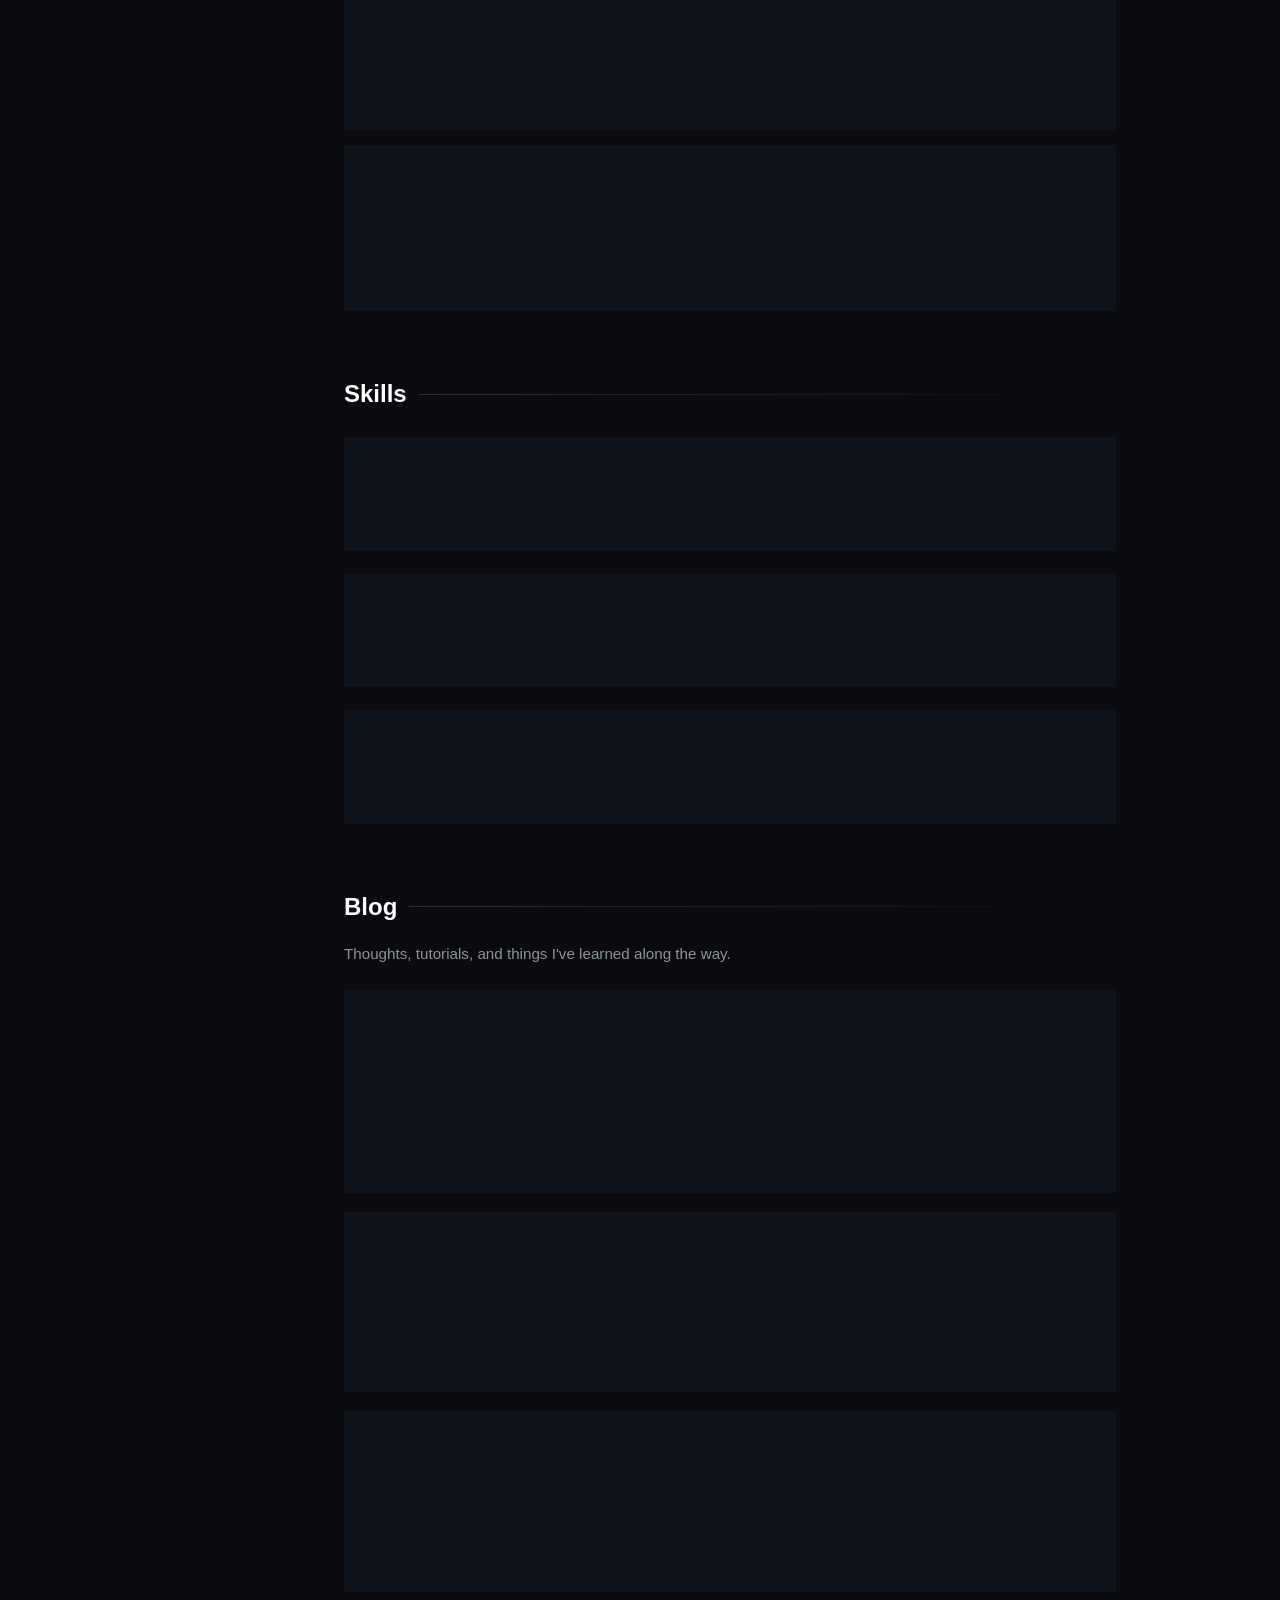
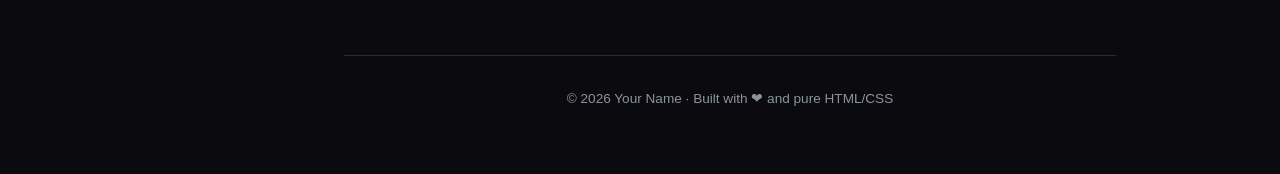
==== commit 0af6586a: "single page resume blog" ====
--- a/index.html
+++ b/index.html
@@ -18,7 +18,6 @@
         <p class="sidebar-title">Software Engineer</p>
         
         <nav class="sidebar-nav">
-          <a href="#about">About</a>
           <a href="#education">Education</a>
           <a href="#experience">Experience</a>
           <a href="#publications">Publications</a>
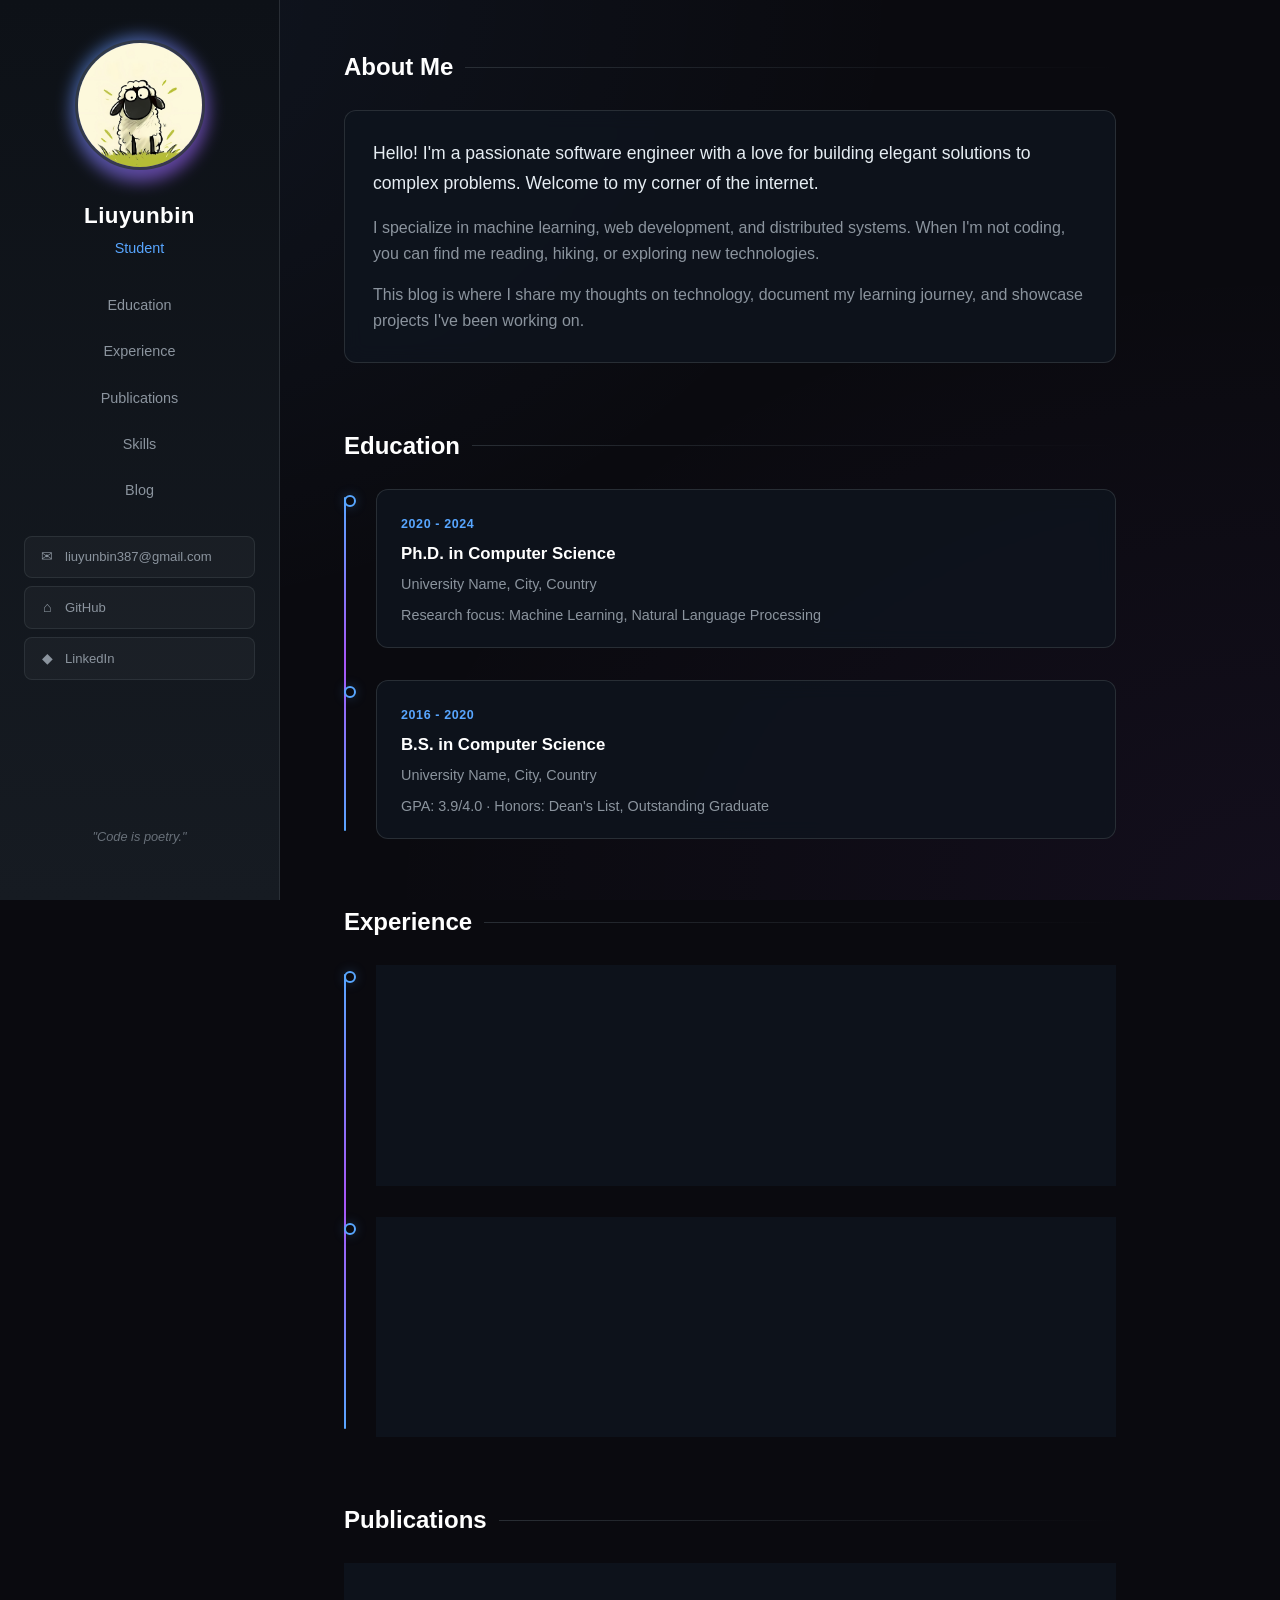
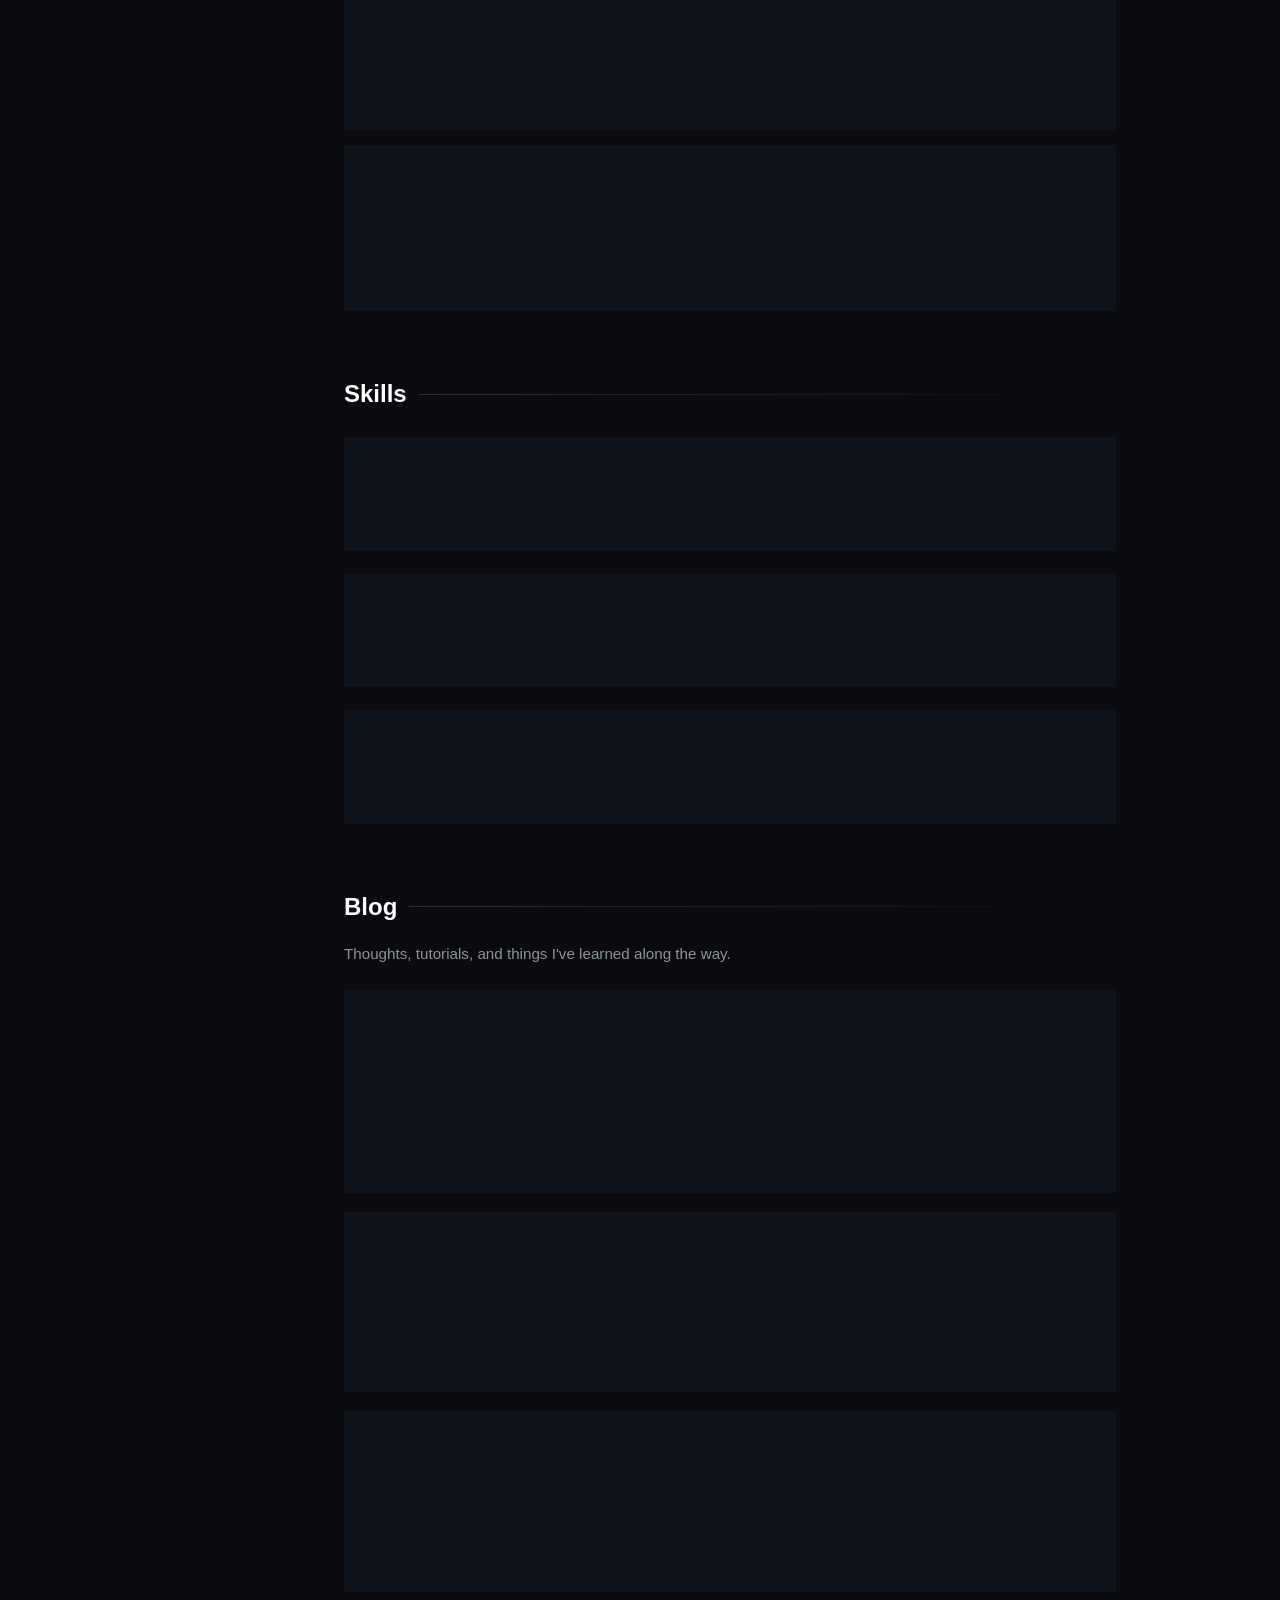
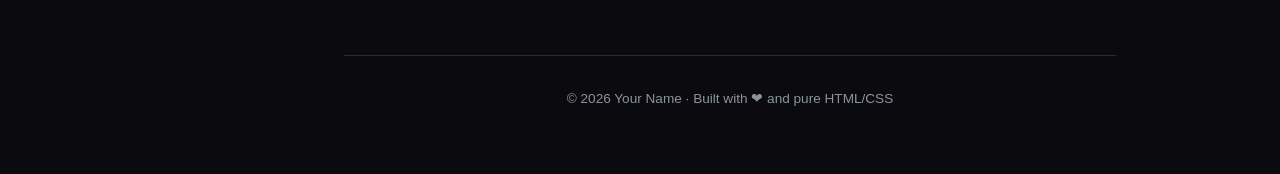
==== commit 62ed9e5d: "single page resume blog" ====
--- a/index.html
+++ b/index.html
@@ -12,10 +12,10 @@
     <aside class="sidebar-fixed">
       <div class="sidebar-inner">
         <div class="sidebar-avatar">
-          <img src="assets/images/avatar.jpg" alt="Profile Photo" />
-        </div>
-        <h1 class="sidebar-name">Your Name</h1>
-        <p class="sidebar-title">Software Engineer</p>
+          <img src="assets/images/img.png" alt="Profile Photo" />
+        </div>
+        <h1 class="sidebar-name">Liuyunbin</h1>
+        <p class="sidebar-title">Student</p>
         
         <nav class="sidebar-nav">
           <a href="#education">Education</a>
@@ -26,13 +26,13 @@
         </nav>
 
         <div class="sidebar-contact">
-          <a href="mailto:your.email@example.com" class="contact-link">
-            <span class="icon">✉</span> your.email@example.com
+          <a href="mailto:liuyunbin387@gmail.com" class="contact-link">
+            <span class="icon">✉</span> liuyunbin387@gmail.com
           </a>
           <a href="https://github.com/Liuyunbin-mh" target="_blank" class="contact-link">
             <span class="icon">⌂</span> GitHub
           </a>
-          <a href="https://linkedin.com/in/yourname" target="_blank" class="contact-link">
+          <a href="https://linkedin.com/in/liuyunbin-mh" target="_blank" class="contact-link">
             <span class="icon">◆</span> LinkedIn
           </a>
         </div>
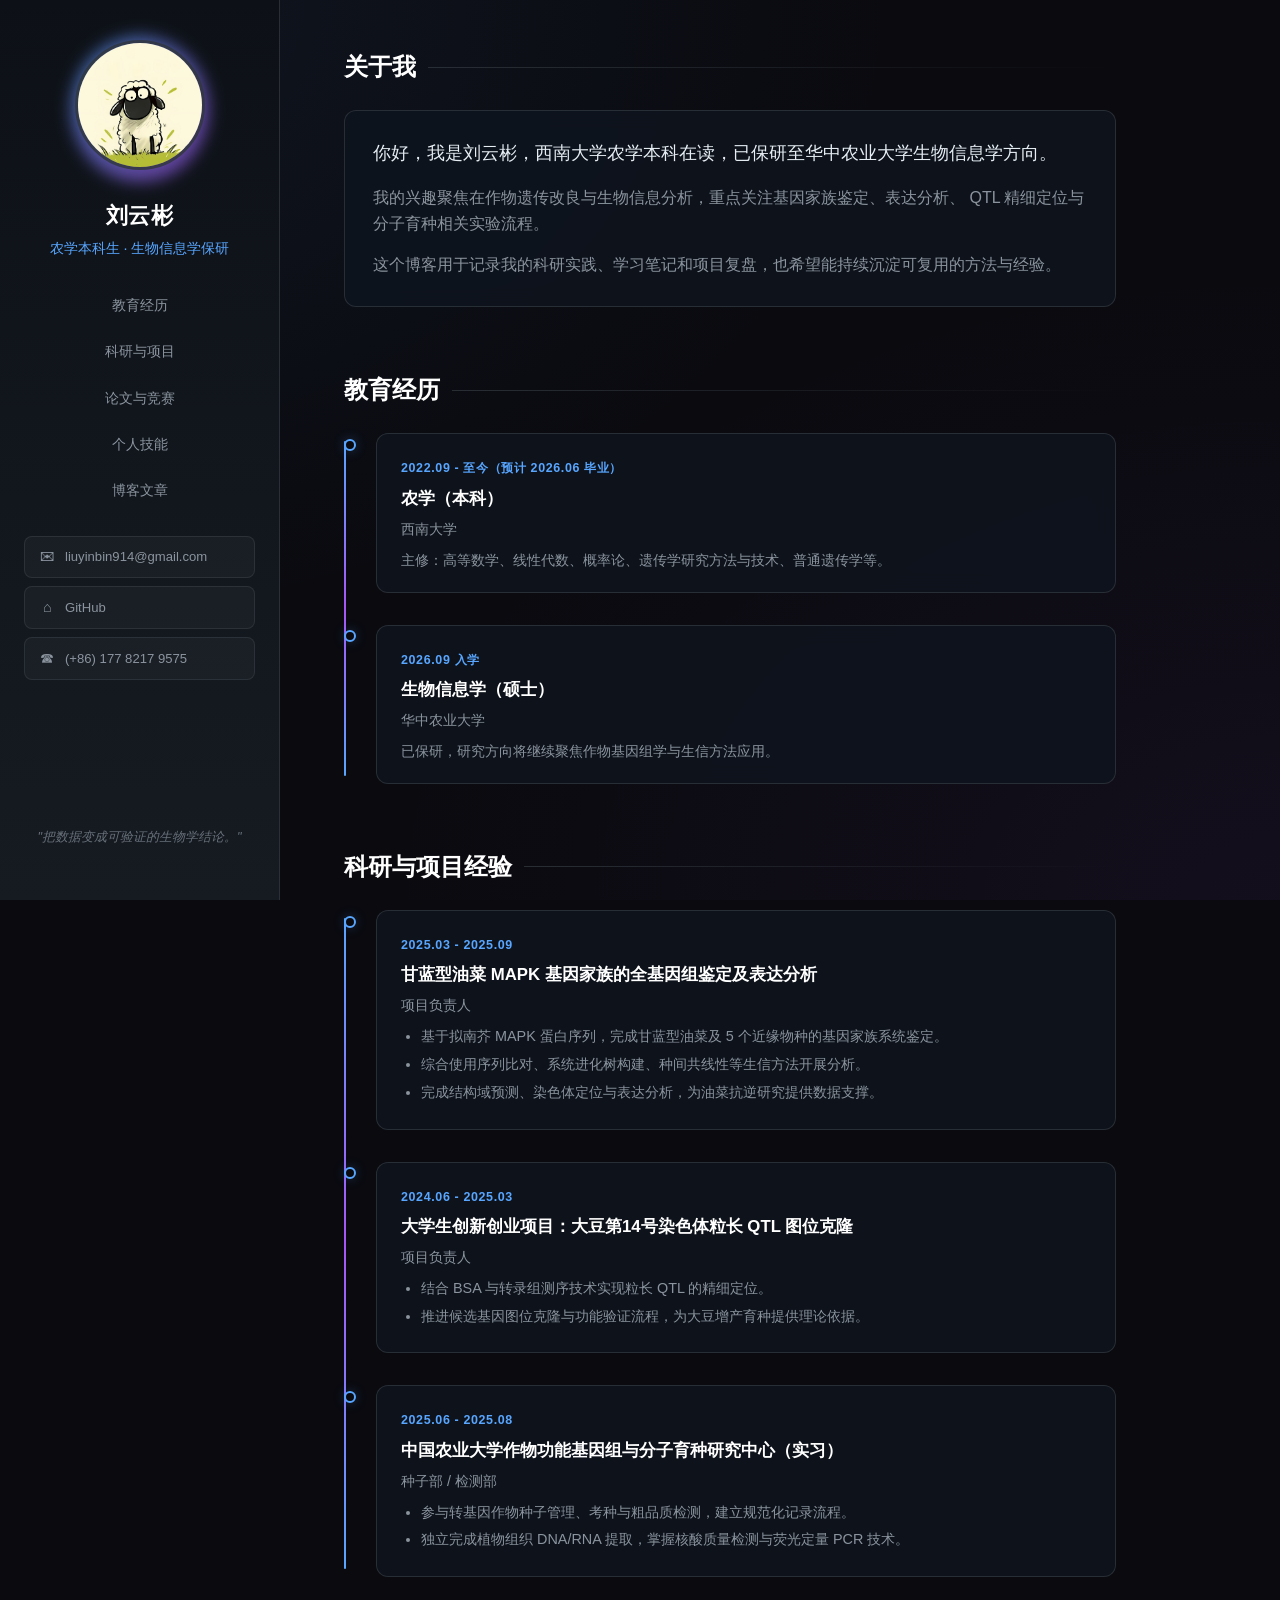
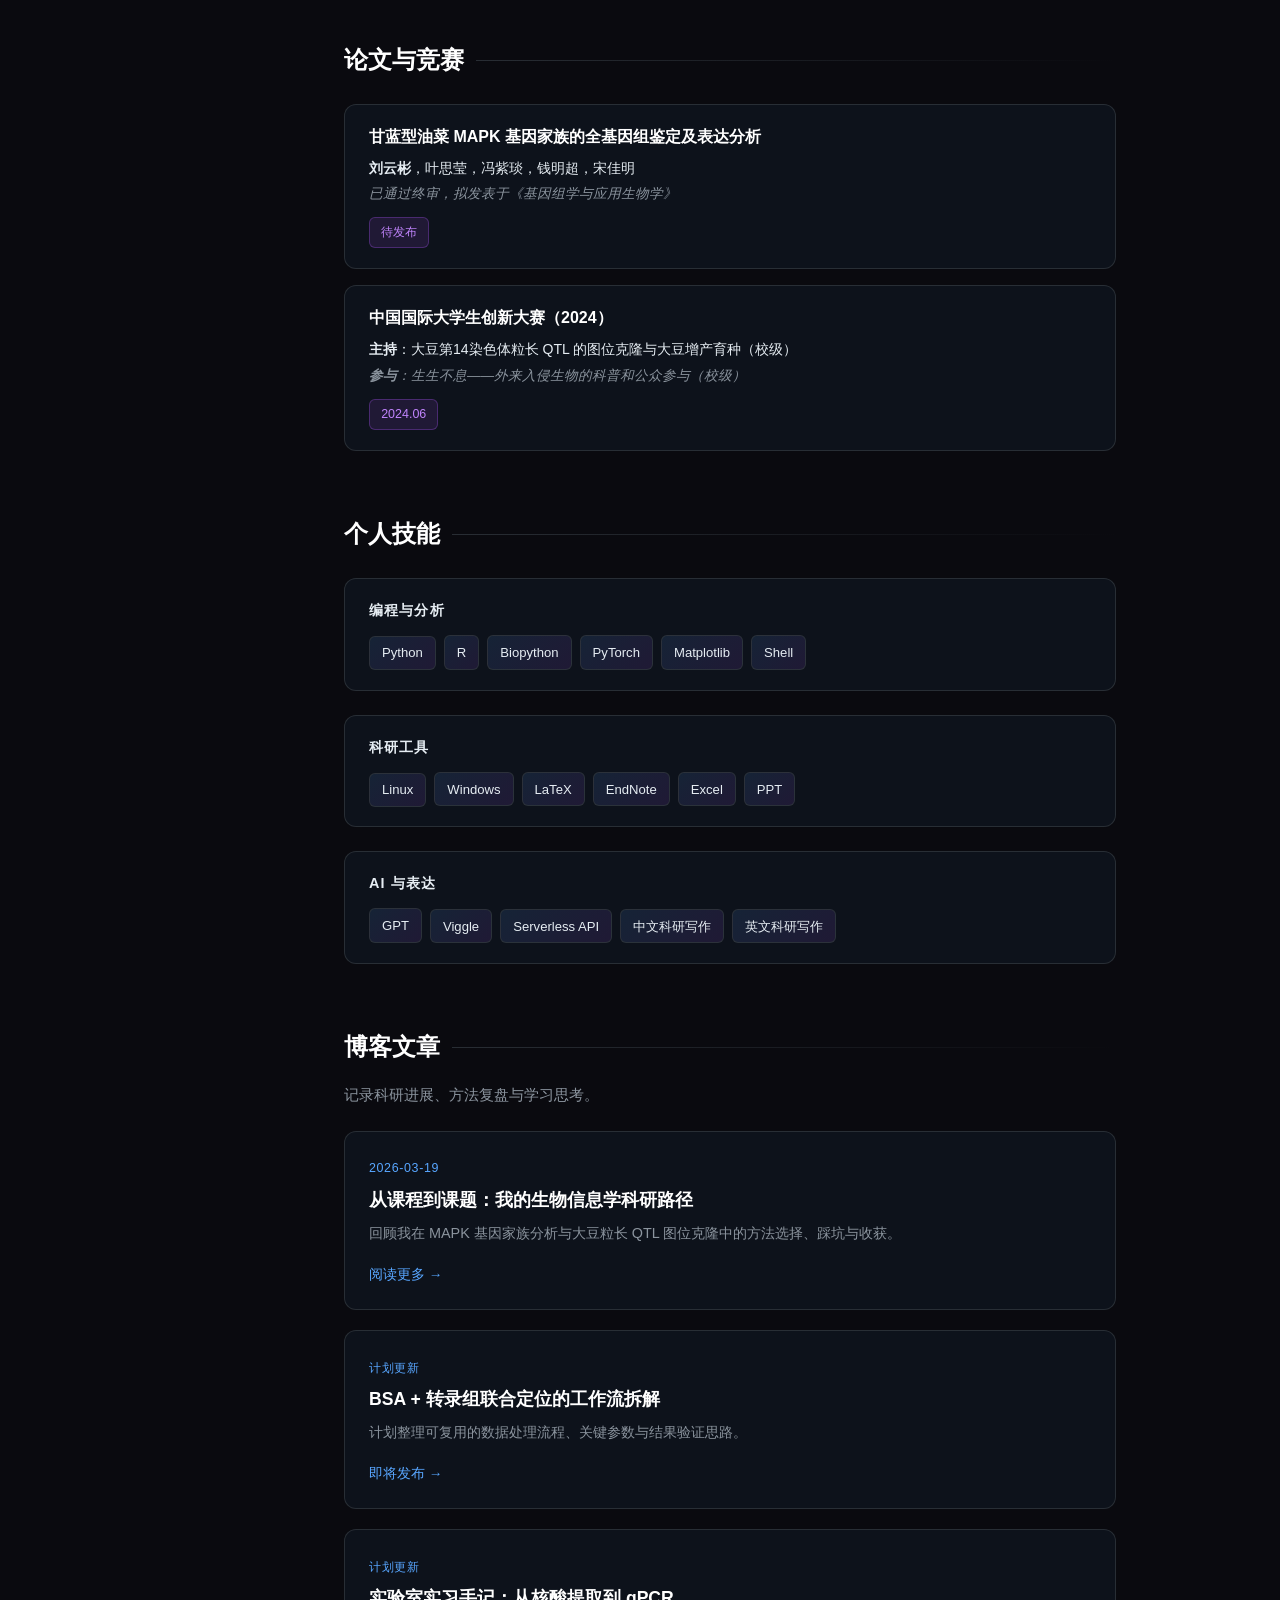
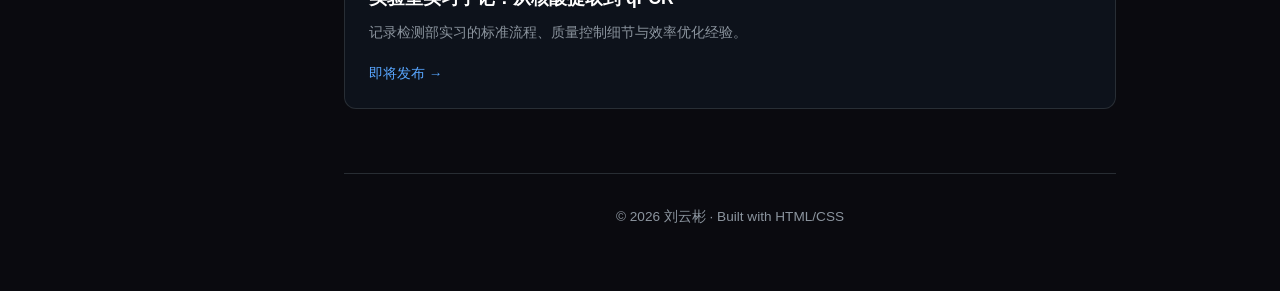
==== commit d5181833: "add resume sections" ====
--- a/index.html
+++ b/index.html
@@ -1,9 +1,9 @@
 <!DOCTYPE html>
-<html lang="en">
+<html lang="zh-CN">
 <head>
   <meta charset="UTF-8" />
   <meta name="viewport" content="width=device-width, initial-scale=1.0" />
-  <title>Your Name | Personal Blog & Portfolio</title>
+  <title>刘云彬 | 个人博客与科研主页</title>
   <link rel="stylesheet" href="assets/css/style.css" />
 </head>
 <body>
@@ -14,30 +14,30 @@
         <div class="sidebar-avatar">
           <img src="assets/images/img.png" alt="Profile Photo" />
         </div>
-        <h1 class="sidebar-name">Liuyunbin</h1>
-        <p class="sidebar-title">Student</p>
+        <h1 class="sidebar-name">刘云彬</h1>
+        <p class="sidebar-title">农学本科生 · 生物信息学保研</p>
         
         <nav class="sidebar-nav">
-          <a href="#education">Education</a>
-          <a href="#experience">Experience</a>
-          <a href="#publications">Publications</a>
-          <a href="#skills">Skills</a>
-          <a href="#blog">Blog</a>
+          <a href="#education">教育经历</a>
+          <a href="#experience">科研与项目</a>
+          <a href="#publications">论文与竞赛</a>
+          <a href="#skills">个人技能</a>
+          <a href="#blog">博客文章</a>
         </nav>
 
         <div class="sidebar-contact">
-          <a href="mailto:liuyunbin387@gmail.com" class="contact-link">
-            <span class="icon">✉</span> liuyunbin387@gmail.com
+          <a href="mailto:liuyinbin914@gmail.com" class="contact-link">
+            <span class="icon">✉</span> liuyinbin914@gmail.com
           </a>
           <a href="https://github.com/Liuyunbin-mh" target="_blank" class="contact-link">
             <span class="icon">⌂</span> GitHub
           </a>
-          <a href="https://linkedin.com/in/liuyunbin-mh" target="_blank" class="contact-link">
-            <span class="icon">◆</span> LinkedIn
+          <a href="tel:+8617782179575" class="contact-link">
+            <span class="icon">☎</span> (+86) 177 8217 9575
           </a>
         </div>
 
-        <p class="sidebar-quote">"Code is poetry."</p>
+        <p class="sidebar-quote">"把数据变成可验证的生物学结论。"</p>
       </div>
     </aside>
 
@@ -45,43 +45,41 @@
     <main class="main-scroll">
       <!-- About Section -->
       <section id="about" class="content-section">
-        <h2 class="section-heading">About Me</h2>
+        <h2 class="section-heading">关于我</h2>
         <div class="about-content">
           <p class="lead">
-            Hello! I'm a passionate software engineer with a love for building elegant solutions 
-            to complex problems. Welcome to my corner of the internet.
+            你好，我是刘云彬，西南大学农学本科在读，已保研至华中农业大学生物信息学方向。
           </p>
           <p>
-            I specialize in machine learning, web development, and distributed systems. 
-            When I'm not coding, you can find me reading, hiking, or exploring new technologies.
+            我的兴趣聚焦在作物遗传改良与生物信息分析，重点关注基因家族鉴定、表达分析、
+            QTL 精细定位与分子育种相关实验流程。
           </p>
           <p>
-            This blog is where I share my thoughts on technology, document my learning journey, 
-            and showcase projects I've been working on.
+            这个博客用于记录我的科研实践、学习笔记和项目复盘，也希望能持续沉淀可复用的方法与经验。
           </p>
         </div>
       </section>
 
       <!-- Education Section -->
       <section id="education" class="content-section">
-        <h2 class="section-heading">Education</h2>
+        <h2 class="section-heading">教育经历</h2>
         <div class="timeline">
           <div class="timeline-item">
             <div class="timeline-marker"></div>
             <div class="timeline-content">
-              <span class="timeline-date">2020 - 2024</span>
-              <h3>Ph.D. in Computer Science</h3>
-              <p class="institution">University Name, City, Country</p>
-              <p>Research focus: Machine Learning, Natural Language Processing</p>
-            </div>
-          </div>
-          <div class="timeline-item">
-            <div class="timeline-marker"></div>
-            <div class="timeline-content">
-              <span class="timeline-date">2016 - 2020</span>
-              <h3>B.S. in Computer Science</h3>
-              <p class="institution">University Name, City, Country</p>
-              <p>GPA: 3.9/4.0 · Honors: Dean's List, Outstanding Graduate</p>
+              <span class="timeline-date">2022.09 - 至今（预计 2026.06 毕业）</span>
+              <h3>农学（本科）</h3>
+              <p class="institution">西南大学</p>
+              <p>主修：高等数学、线性代数、概率论、遗传学研究方法与技术、普通遗传学等。</p>
+            </div>
+          </div>
+          <div class="timeline-item">
+            <div class="timeline-marker"></div>
+            <div class="timeline-content">
+              <span class="timeline-date">2026.09 入学</span>
+              <h3>生物信息学（硕士）</h3>
+              <p class="institution">华中农业大学</p>
+              <p>已保研，研究方向将继续聚焦作物基因组学与生信方法应用。</p>
             </div>
           </div>
         </div>
@@ -89,31 +87,42 @@
 
       <!-- Experience Section -->
       <section id="experience" class="content-section">
-        <h2 class="section-heading">Experience</h2>
+        <h2 class="section-heading">科研与项目经验</h2>
         <div class="timeline">
           <div class="timeline-item">
             <div class="timeline-marker"></div>
             <div class="timeline-content">
-              <span class="timeline-date">2024 - Present</span>
-              <h3>Software Engineer</h3>
-              <p class="institution">Company Name, City</p>
+              <span class="timeline-date">2025.03 - 2025.09</span>
+              <h3>甘蓝型油菜 MAPK 基因家族的全基因组鉴定及表达分析</h3>
+              <p class="institution">项目负责人</p>
               <ul>
-                <li>Developed and maintained scalable backend services using Go and Python</li>
-                <li>Led a team of 3 engineers on a key product feature</li>
-                <li>Improved system performance by 40% through optimization</li>
+                <li>基于拟南芥 MAPK 蛋白序列，完成甘蓝型油菜及 5 个近缘物种的基因家族系统鉴定。</li>
+                <li>综合使用序列比对、系统进化树构建、种间共线性等生信方法开展分析。</li>
+                <li>完成结构域预测、染色体定位与表达分析，为油菜抗逆研究提供数据支撑。</li>
               </ul>
             </div>
           </div>
           <div class="timeline-item">
             <div class="timeline-marker"></div>
             <div class="timeline-content">
-              <span class="timeline-date">2022 - 2024</span>
-              <h3>Research Intern</h3>
-              <p class="institution">Research Lab / Company Name</p>
+              <span class="timeline-date">2024.06 - 2025.03</span>
+              <h3>大学生创新创业项目：大豆第14号染色体粒长 QTL 图位克隆</h3>
+              <p class="institution">项目负责人</p>
               <ul>
-                <li>Conducted research on deep learning models for NLP</li>
-                <li>Published 2 papers at top-tier conferences</li>
-                <li>Built prototype systems for production deployment</li>
+                <li>结合 BSA 与转录组测序技术实现粒长 QTL 的精细定位。</li>
+                <li>推进候选基因图位克隆与功能验证流程，为大豆增产育种提供理论依据。</li>
+              </ul>
+            </div>
+          </div>
+          <div class="timeline-item">
+            <div class="timeline-marker"></div>
+            <div class="timeline-content">
+              <span class="timeline-date">2025.06 - 2025.08</span>
+              <h3>中国农业大学作物功能基因组与分子育种研究中心（实习）</h3>
+              <p class="institution">种子部 / 检测部</p>
+              <ul>
+                <li>参与转基因作物种子管理、考种与粗品质检测，建立规范化记录流程。</li>
+                <li>独立完成植物组织 DNA/RNA 提取，掌握核酸质量检测与荧光定量 PCR 技术。</li>
               </ul>
             </div>
           </div>
@@ -122,25 +131,22 @@
 
       <!-- Publications Section -->
       <section id="publications" class="content-section">
-        <h2 class="section-heading">Publications</h2>
+        <h2 class="section-heading">论文与竞赛</h2>
         <div class="pub-list">
           <article class="pub-item">
-            <h3>Paper Title: A Novel Approach to Something Important</h3>
-            <p class="pub-authors"><strong>Your Name</strong>, Co-Author One, Co-Author Two</p>
-            <p class="pub-venue">Conference/Journal Name, 2024</p>
+            <h3>甘蓝型油菜 MAPK 基因家族的全基因组鉴定及表达分析</h3>
+            <p class="pub-authors"><strong>刘云彬</strong>，叶思莹，冯紫琰，钱明超，宋佳明</p>
+            <p class="pub-venue">已通过终审，拟发表于《基因组学与应用生物学》</p>
             <div class="pub-links">
-              <a href="#" class="pub-link">PDF</a>
-              <a href="#" class="pub-link">Code</a>
-              <a href="#" class="pub-link">BibTeX</a>
+              <a href="#" class="pub-link">待发布</a>
             </div>
           </article>
           <article class="pub-item">
-            <h3>Another Paper Title: Exploring New Methods in AI</h3>
-            <p class="pub-authors"><strong>Your Name</strong>, Co-Author Three</p>
-            <p class="pub-venue">Conference/Journal Name, 2023</p>
+            <h3>中国国际大学生创新大赛（2024）</h3>
+            <p class="pub-authors"><strong>主持</strong>：大豆第14染色体粒长 QTL 的图位克隆与大豆增产育种（校级）</p>
+            <p class="pub-venue"><strong>参与</strong>：生生不息——外来入侵生物的科普和公众参与（校级）</p>
             <div class="pub-links">
-              <a href="#" class="pub-link">PDF</a>
-              <a href="#" class="pub-link">Code</a>
+              <a href="#" class="pub-link">2024.06</a>
             </div>
           </article>
         </div>
@@ -148,38 +154,38 @@
 
       <!-- Skills Section -->
       <section id="skills" class="content-section">
-        <h2 class="section-heading">Skills</h2>
+        <h2 class="section-heading">个人技能</h2>
         <div class="skills-container">
           <div class="skill-group">
-            <h3>Languages</h3>
+            <h3>编程与分析</h3>
             <div class="skill-tags">
               <span class="tag">Python</span>
-              <span class="tag">JavaScript</span>
-              <span class="tag">TypeScript</span>
-              <span class="tag">Go</span>
-              <span class="tag">C++</span>
-              <span class="tag">Java</span>
+              <span class="tag">R</span>
+              <span class="tag">Biopython</span>
+              <span class="tag">PyTorch</span>
+              <span class="tag">Matplotlib</span>
+              <span class="tag">Shell</span>
             </div>
           </div>
           <div class="skill-group">
-            <h3>Frameworks & Tools</h3>
+            <h3>科研工具</h3>
             <div class="skill-tags">
-              <span class="tag">PyTorch</span>
-              <span class="tag">TensorFlow</span>
-              <span class="tag">React</span>
-              <span class="tag">Node.js</span>
-              <span class="tag">Docker</span>
-              <span class="tag">Kubernetes</span>
+              <span class="tag">Linux</span>
+              <span class="tag">Windows</span>
+              <span class="tag">LaTeX</span>
+              <span class="tag">EndNote</span>
+              <span class="tag">Excel</span>
+              <span class="tag">PPT</span>
             </div>
           </div>
           <div class="skill-group">
-            <h3>Databases & Cloud</h3>
+            <h3>AI 与表达</h3>
             <div class="skill-tags">
-              <span class="tag">PostgreSQL</span>
-              <span class="tag">MongoDB</span>
-              <span class="tag">Redis</span>
-              <span class="tag">AWS</span>
-              <span class="tag">GCP</span>
+              <span class="tag">GPT</span>
+              <span class="tag">Viggle</span>
+              <span class="tag">Serverless API</span>
+              <span class="tag">中文科研写作</span>
+              <span class="tag">英文科研写作</span>
             </div>
           </div>
         </div>
@@ -187,31 +193,31 @@
 
       <!-- Blog Section -->
       <section id="blog" class="content-section">
-        <h2 class="section-heading">Blog</h2>
-        <p class="section-intro">Thoughts, tutorials, and things I've learned along the way.</p>
+        <h2 class="section-heading">博客文章</h2>
+        <p class="section-intro">记录科研进展、方法复盘与学习思考。</p>
         <div class="blog-grid">
           <article class="blog-card">
             <div class="blog-card-inner">
-              <span class="blog-date">Mar 17, 2026</span>
-              <h3><a href="posts/hello-world.html">First Post: Hello World</a></h3>
-              <p>This is a sample post to demonstrate the basic layout structure of the blog. Feel free to modify and create your own content.</p>
-              <a href="posts/hello-world.html" class="blog-read">Read more →</a>
+              <span class="blog-date">2026-03-19</span>
+              <h3><a href="posts/hello-world.html">从课程到课题：我的生物信息学科研路径</a></h3>
+              <p>回顾我在 MAPK 基因家族分析与大豆粒长 QTL 图位克隆中的方法选择、踩坑与收获。</p>
+              <a href="posts/hello-world.html" class="blog-read">阅读更多 →</a>
             </div>
           </article>
           <article class="blog-card">
             <div class="blog-card-inner">
-              <span class="blog-date">Mar 15, 2026</span>
-              <h3><a href="#">Building My Personal Website</a></h3>
-              <p>A behind-the-scenes look at how I built this site from scratch using pure HTML and CSS.</p>
-              <a href="#" class="blog-read">Read more →</a>
+              <span class="blog-date">计划更新</span>
+              <h3><a href="#">BSA + 转录组联合定位的工作流拆解</a></h3>
+              <p>计划整理可复用的数据处理流程、关键参数与结果验证思路。</p>
+              <a href="#" class="blog-read">即将发布 →</a>
             </div>
           </article>
           <article class="blog-card">
             <div class="blog-card-inner">
-              <span class="blog-date">Mar 10, 2026</span>
-              <h3><a href="#">Learning in Public</a></h3>
-              <p>Why I decided to document my learning journey and share it with the world.</p>
-              <a href="#" class="blog-read">Read more →</a>
+              <span class="blog-date">计划更新</span>
+              <h3><a href="#">实验室实习手记：从核酸提取到 qPCR</a></h3>
+              <p>记录检测部实习的标准流程、质量控制细节与效率优化经验。</p>
+              <a href="#" class="blog-read">即将发布 →</a>
             </div>
           </article>
         </div>
@@ -219,7 +225,7 @@
 
       <!-- Footer -->
       <footer class="main-footer">
-        <p>© <span id="year"></span> Your Name · Built with ❤ and pure HTML/CSS</p>
+        <p>© <span id="year"></span> 刘云彬 · Built with HTML/CSS</p>
       </footer>
     </main>
   </div>
